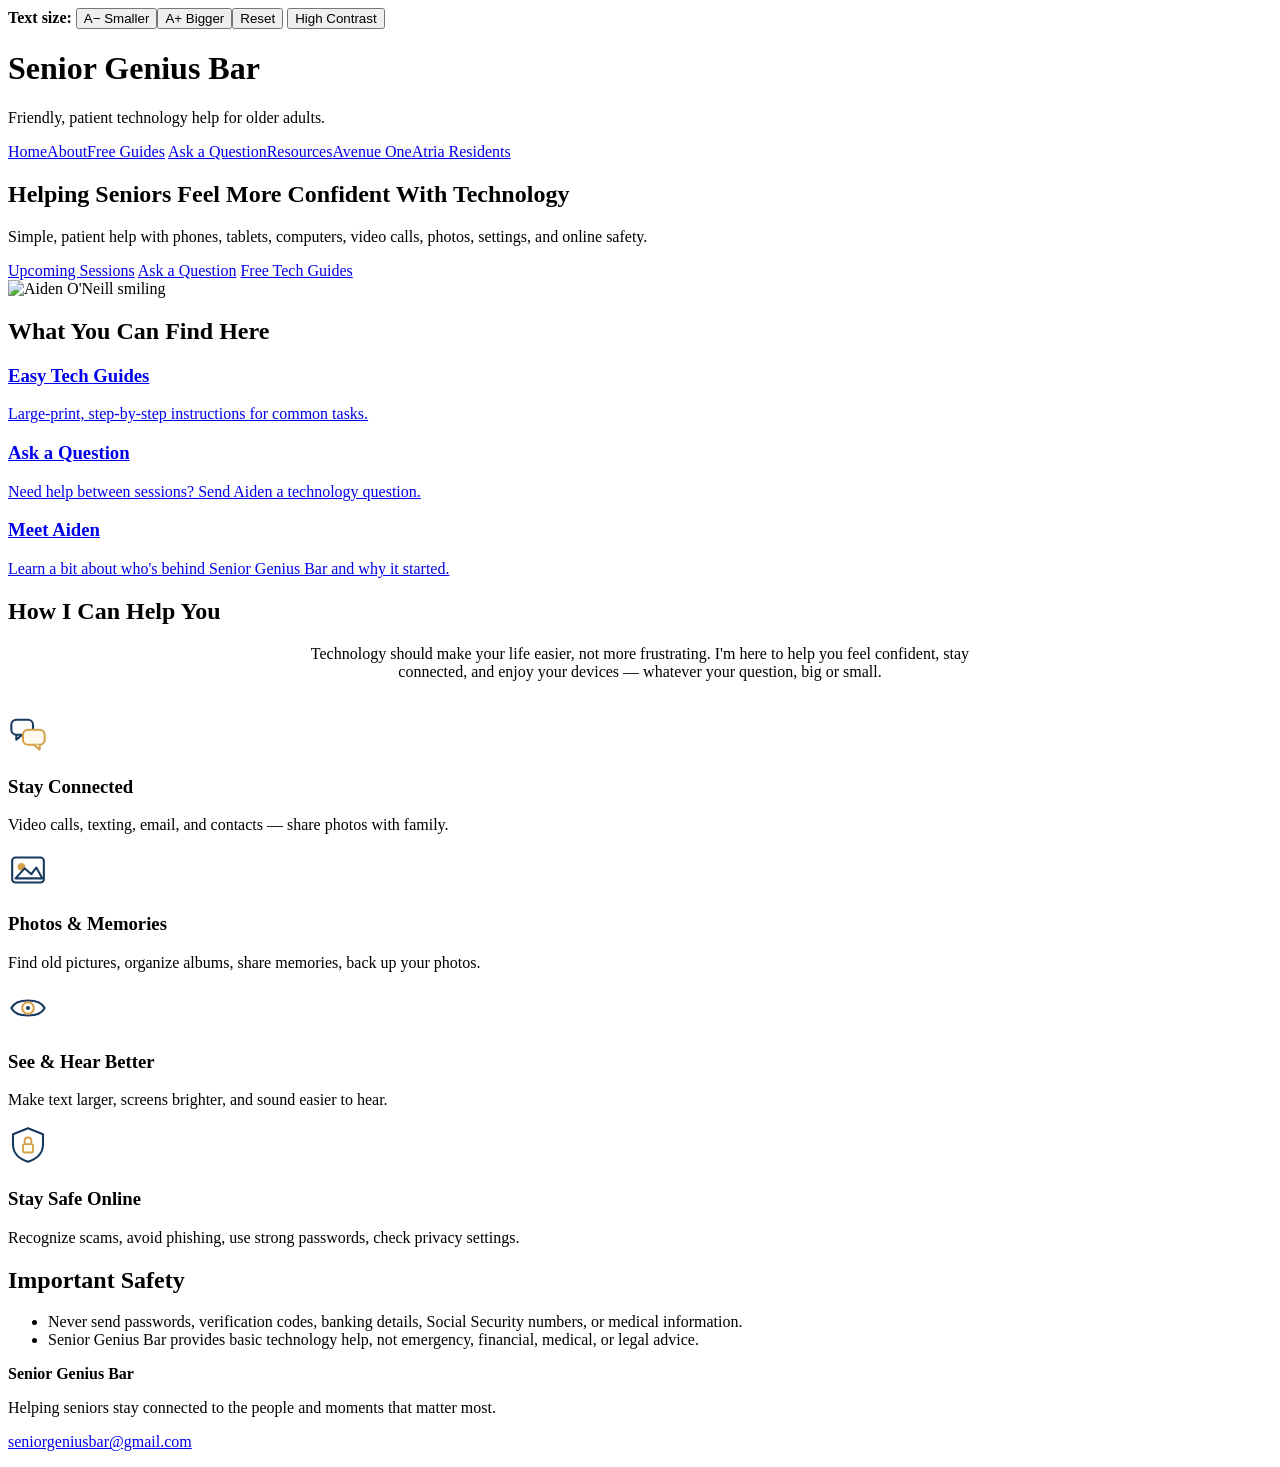
==== index.html @ 70ba9658 "Add files via upload" ====
<!doctype html><html lang="en"><head><meta charset="utf-8"><meta name="viewport" content="width=device-width,initial-scale=1">
<title>Home | Senior Genius Bar</title>
<meta name="description" content="Free, friendly technology help for seniors — simple guides for phones, tablets, texting, video calls, and online safety, plus in-person help for Atria residents.">
<meta property="og:title" content="Senior Genius Bar — Friendly Tech Help for Seniors">
<meta property="og:description" content="Free, friendly technology help for seniors — simple guides for phones, tablets, texting, video calls, and online safety.">
<meta property="og:type" content="website">
<meta property="og:url" content="https://seniorgeniusbar.github.io/index.html">
<meta property="og:image" content="https://seniorgeniusbar.github.io/assets/aiden.png">
<link rel="icon" href="data:image/svg+xml,%3Csvg xmlns='http://www.w3.org/2000/svg' viewBox='0 0 64 64'%3E%3Crect width='64' height='64' rx='14' fill='%23163a5f'/%3E%3Ctext x='32' y='43' font-size='28' font-family='Arial' fill='white' text-anchor='middle' font-weight='700'%3ESG%3C/text%3E%3C/svg%3E">
<link rel="stylesheet" href="assets/style.css"></head><body>
<div class="accessibility"><strong>Text size:</strong>
<button onclick="changeTextSize(-1)">A− Smaller</button><button onclick="changeTextSize(1)">A+ Bigger</button><button onclick="resetTextSize()">Reset</button>
<button id="contrastToggle" onclick="toggleContrast()">High Contrast</button></div>
<header><div class="brand"><h1>Senior Genius Bar</h1><p>Friendly, patient technology help for older adults.</p></div>
<nav>
<a href="index.html">Home</a><a href="about.html">About</a><a href="guides.html">Free Guides</a>
<a href="request-help.html">Ask a Question</a><a href="resources.html">Resources</a><a href="avenue-one/index.html">Avenue One</a><a href="atria/index.html">Atria Residents</a>
</nav></header>
<main>
<div class="container"><section class="hero">
<div><h2>Helping Seniors Feel More Confident With Technology</h2>
<p>Simple, patient help with phones, tablets, computers, video calls, photos, settings, and online safety.</p>
<div class="buttons"><a class="btn" href="avenue-one/index.html">Upcoming Sessions</a>
<a class="btn green" href="request-help.html">Ask a Question</a>
<a class="btn secondary" href="guides.html">Free Tech Guides</a></div></div>
<div class="photo"><img src="assets/aiden.png" alt="Aiden O'Neill smiling"></div>
</section>
<section><h2 class="section-title">What You Can Find Here</h2><div class="grid">
<a class="tile" href="guides.html"><h3>Easy Tech Guides</h3><p>Large-print, step-by-step instructions for common tasks.</p></a>
<a class="tile" href="request-help.html"><h3>Ask a Question</h3><p>Need help between sessions? Send Aiden a technology question.</p></a>
<a class="tile" href="about.html"><h3>Meet Aiden</h3><p>Learn a bit about who's behind Senior Genius Bar and why it started.</p></a>
</div></section>
<section id="help"><h2 class="section-title">How I Can Help You</h2>
<p style="text-align:center;max-width:720px;margin:0 auto">Technology should make your life easier, not more frustrating. I'm here to help you feel confident, stay connected, and enjoy your devices — whatever your question, big or small.</p>
<div class="grid" style="margin-top:32px">
<div class="tile"><svg viewBox="0 0 48 48" width="40" height="40"><rect x="4" y="8" width="26" height="18" rx="6" fill="none" stroke="#163a5f" stroke-width="2.5"/><path d="M10,26 L10,32 L17,26" fill="none" stroke="#163a5f" stroke-width="2.5" stroke-linejoin="round"/><rect x="18" y="20" width="26" height="18" rx="6" fill="#fffaf0" stroke="#d4a24a" stroke-width="2.5"/><path d="M38,38 L38,44 L31,38" fill="#fffaf0" stroke="#d4a24a" stroke-width="2.5" stroke-linejoin="round"/></svg>
<h3>Stay Connected</h3><p>Video calls, texting, email, and contacts — share photos with family.</p></div>
<div class="tile"><svg viewBox="0 0 48 48" width="40" height="40"><rect x="5" y="9" width="38" height="30" rx="4" fill="none" stroke="#163a5f" stroke-width="2.5"/><circle cx="16" cy="20" r="4.5" fill="#d4a24a"/><path d="M9,34 L20,22 L28,29 L34,21 L41,34 Z" fill="none" stroke="#163a5f" stroke-width="2.5" stroke-linejoin="round"/></svg>
<h3>Photos &amp; Memories</h3><p>Find old pictures, organize albums, share memories, back up your photos.</p></div>
<div class="tile"><svg viewBox="0 0 48 48" width="40" height="40"><path d="M4,24 C10,12 38,12 44,24 C38,36 10,36 4,24 Z" fill="none" stroke="#163a5f" stroke-width="2.5" stroke-linejoin="round"/><circle cx="24" cy="24" r="7" fill="#fffaf0" stroke="#d4a24a" stroke-width="2.5"/><circle cx="24" cy="24" r="2.4" fill="#163a5f"/></svg>
<h3>See &amp; Hear Better</h3><p>Make text larger, screens brighter, and sound easier to hear.</p></div>
<div class="tile"><svg viewBox="0 0 48 48" width="40" height="40"><path d="M24,4 L42,11 L42,23 C42,34 34,41 24,44 C14,41 6,34 6,23 L6,11 Z" fill="none" stroke="#163a5f" stroke-width="2.5" stroke-linejoin="round"/><rect x="18" y="23" width="12" height="10" rx="2" fill="#fffaf0" stroke="#d4a24a" stroke-width="2.2"/><path d="M20,23 L20,19 Q20,15 24,15 Q28,15 28,19 L28,23" fill="none" stroke="#d4a24a" stroke-width="2.2"/></svg>
<h3>Stay Safe Online</h3><p>Recognize scams, avoid phishing, use strong passwords, check privacy settings.</p></div>
</div>
</section>
<section><div class="card safety"><h2>Important Safety</h2><ul>
<li>Never send passwords, verification codes, banking details, Social Security numbers, or medical information.</li>
<li>Senior Genius Bar provides basic technology help, not emergency, financial, medical, or legal advice.</li>
</ul></div></section></div>
</main>
<footer><p><strong>Senior Genius Bar</strong></p>
<p>Helping seniors stay connected to the people and moments that matter most.</p>
<p><a href="mailto:seniorgeniusbar@gmail.com">seniorgeniusbar@gmail.com</a></p></footer>
<script src="assets/site.js"></script>
</body></html>
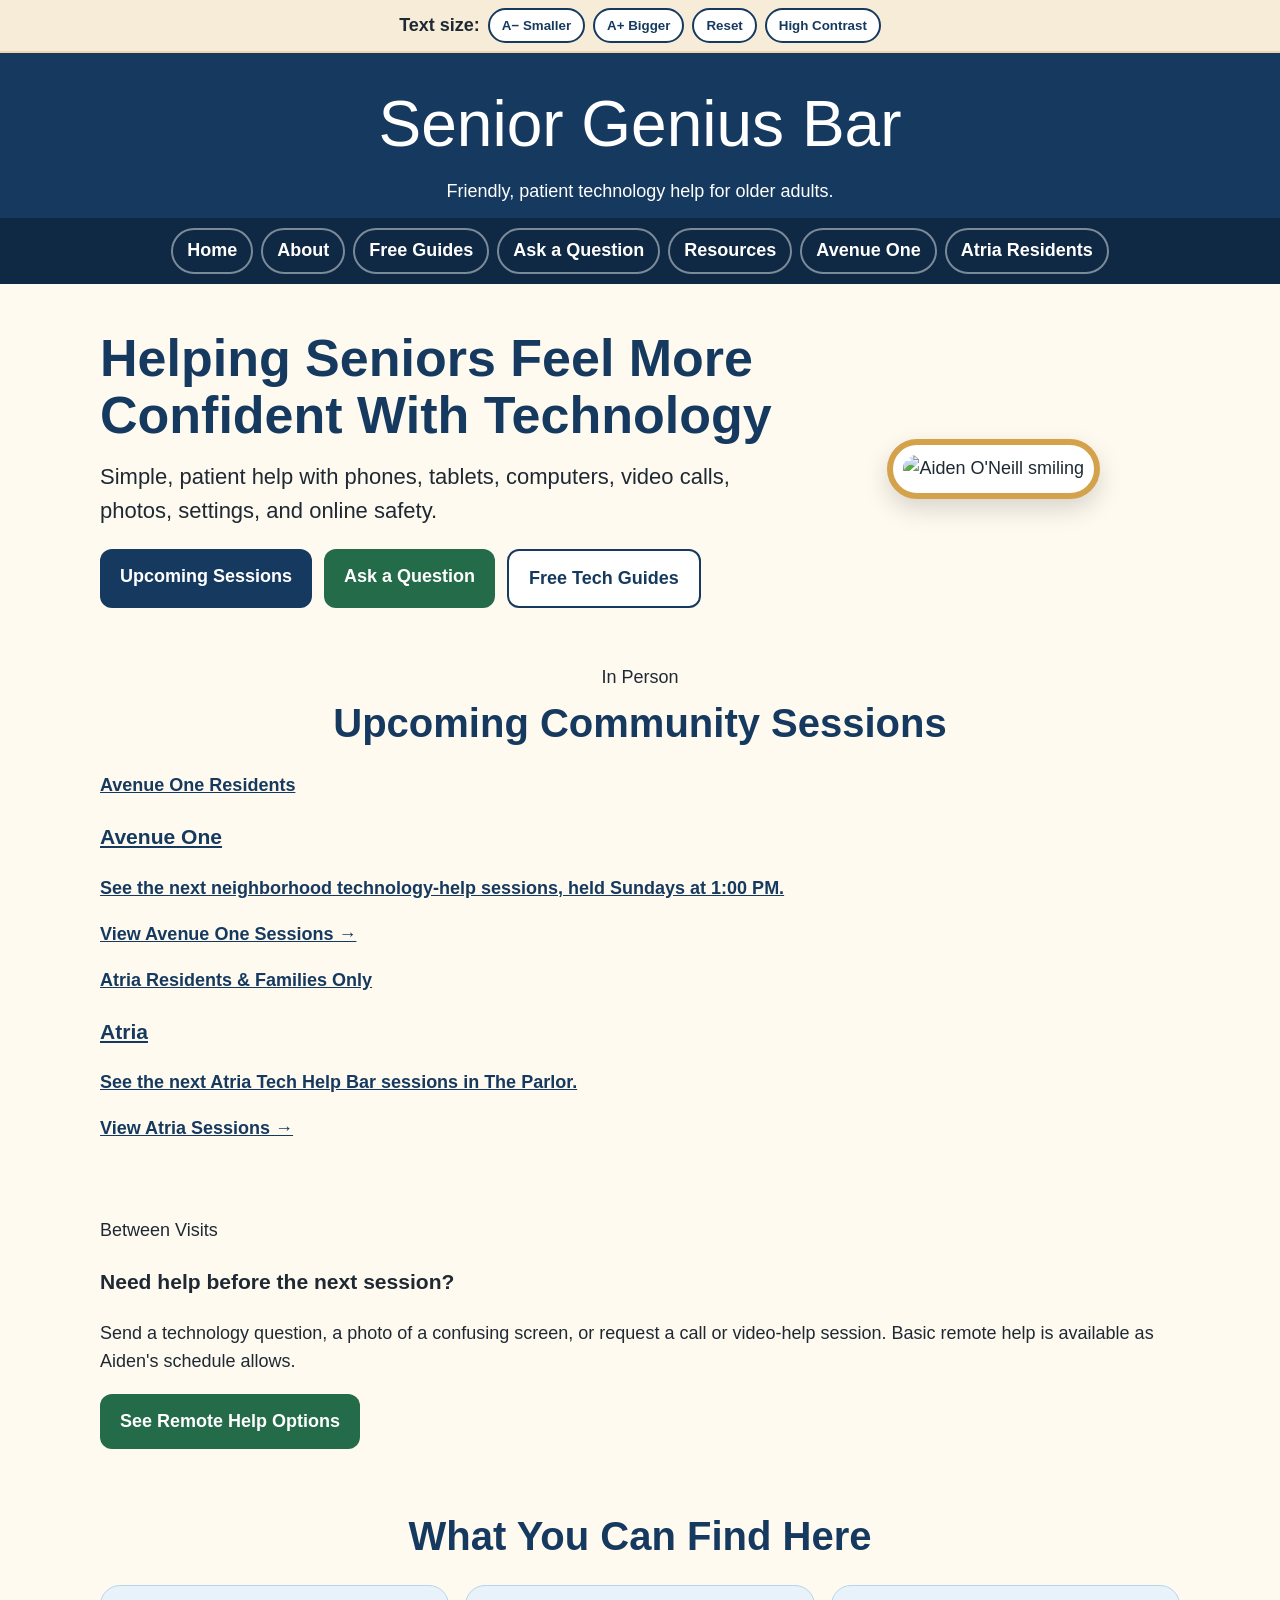
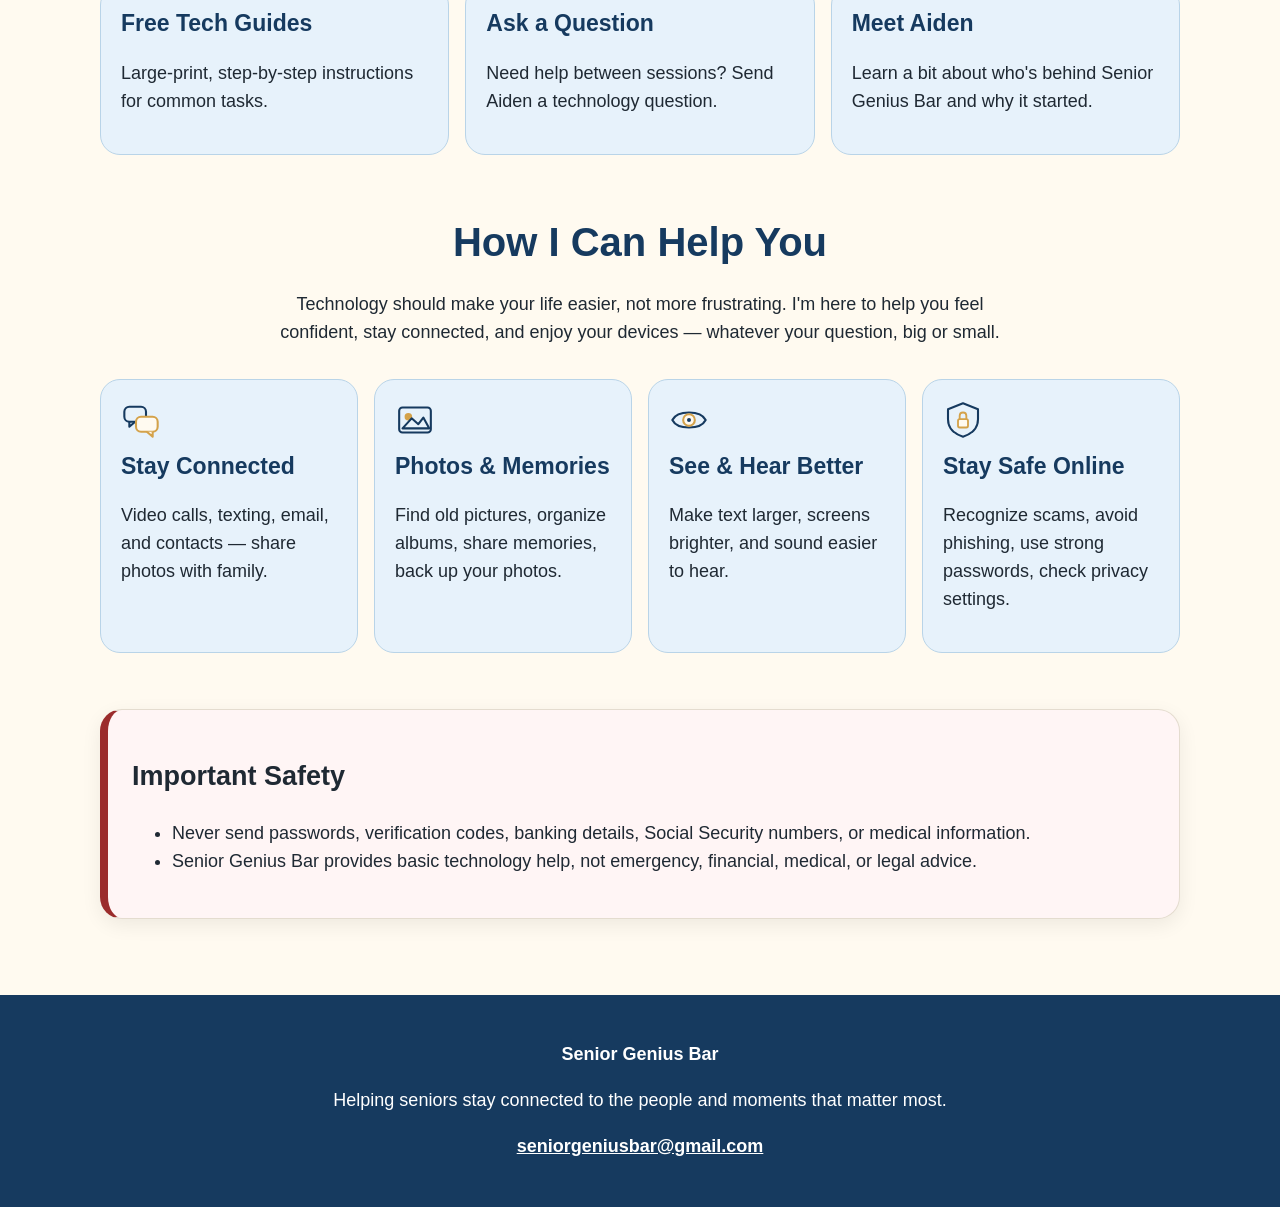
==== commit bb8475a6: "Add files via upload" ====
--- a/index.html
+++ b/index.html
@@ -20,13 +20,18 @@
 <div class="container"><section class="hero">
 <div><h2>Helping Seniors Feel More Confident With Technology</h2>
 <p>Simple, patient help with phones, tablets, computers, video calls, photos, settings, and online safety.</p>
-<div class="buttons"><a class="btn" href="avenue-one/index.html">Upcoming Sessions</a>
+<div class="buttons"><a class="btn" href="#communities">Upcoming Sessions</a>
 <a class="btn green" href="request-help.html">Ask a Question</a>
 <a class="btn secondary" href="guides.html">Free Tech Guides</a></div></div>
 <div class="photo"><img src="assets/aiden.png" alt="Aiden O'Neill smiling"></div>
 </section>
+<section id="communities"><div style="text-align:center"><span class="section-kicker">In Person</span></div><h2 class="section-title">Upcoming Community Sessions</h2><div class="community-grid">
+<a class="community-card" href="avenue-one/index.html"><span class="mini-label">Avenue One Residents</span><h3>Avenue One</h3><p>See the next neighborhood technology-help sessions, held Sundays at 1:00 PM.</p><p class="tile-cta">View Avenue One Sessions →</p></a>
+<a class="community-card" href="atria/index.html"><span class="mini-label">Atria Residents & Families Only</span><h3>Atria</h3><p>See the next Atria Tech Help Bar sessions in The Parlor.</p><p class="tile-cta">View Atria Sessions →</p></a>
+</div></section>
+<section><div class="shared-help-strip"><div><span class="section-kicker">Between Visits</span><h3>Need help before the next session?</h3><p>Send a technology question, a photo of a confusing screen, or request a call or video-help session. Basic remote help is available as Aiden's schedule allows.</p></div><a class="btn green" href="request-help.html#remote-options">See Remote Help Options</a></div></section>
 <section><h2 class="section-title">What You Can Find Here</h2><div class="grid">
-<a class="tile" href="guides.html"><h3>Easy Tech Guides</h3><p>Large-print, step-by-step instructions for common tasks.</p></a>
+<a class="tile" href="guides.html"><h3>Free Tech Guides</h3><p>Large-print, step-by-step instructions for common tasks.</p></a>
 <a class="tile" href="request-help.html"><h3>Ask a Question</h3><p>Need help between sessions? Send Aiden a technology question.</p></a>
 <a class="tile" href="about.html"><h3>Meet Aiden</h3><p>Learn a bit about who's behind Senior Genius Bar and why it started.</p></a>
 </div></section>
--- a/assets/style.css
+++ b/assets/style.css
@@ -0,0 +1,169 @@
+
+:root{
+  --navy:#163a5f; --navy2:#0f2944; --sky:#e7f2fb; --cream:#fffaf0;
+  --gold:#d4a24a; --text:#1f2933; --muted:#5b6670; --white:#fff;
+  --green:#246b4a; --red:#9b2c2c; --font-scale:1;
+}
+*{box-sizing:border-box}
+html{scroll-behavior:smooth}
+body{margin:0;font-family:Arial,Helvetica,sans-serif;background:var(--cream);color:var(--text);
+font-size:calc(18px * var(--font-scale));line-height:1.55}
+a{color:var(--navy);font-weight:700}
+a:focus,button:focus{outline:3px solid var(--gold);outline-offset:3px}
+.accessibility{position:sticky;top:0;z-index:50;background:#f7ecd8;border-bottom:2px solid #ead7ab;
+padding:8px 12px;display:flex;justify-content:center;gap:8px;flex-wrap:wrap;align-items:center}
+.accessibility button{background:#fff;color:var(--navy);border:2px solid var(--navy);padding:8px 12px;
+border-radius:999px;font-weight:700;cursor:pointer}
+header{background:var(--navy);color:#fff}
+.brand{width:min(1080px,92%);margin:auto;padding:22px 0 12px;text-align:center}
+.brand h1{margin:0;font-size:clamp(34px,6vw,64px);font-weight:400}
+.brand p{margin:4px 0 0}
+nav{background:var(--navy2);display:flex;justify-content:center;gap:8px;flex-wrap:wrap;padding:10px}
+nav a{color:#fff;text-decoration:none;padding:7px 14px;border-radius:999px;border:2px solid rgba(255,255,255,.45)}
+nav a:hover{background:rgba(255,255,255,.15);border-color:#fff}
+.container{width:min(1080px,92%);margin:auto}
+.hero{display:grid;grid-template-columns:1.45fr .8fr;gap:32px;align-items:center;padding:46px 0 28px}
+.hero h2{font-size:clamp(34px,5vw,52px);line-height:1.1;margin:0 0 16px;color:var(--navy)}
+.hero p{font-size:calc(22px * var(--font-scale));margin:0 0 18px}
+.photo{max-width:330px;margin:auto;background:#fff;border:6px solid var(--gold);border-radius:30px;padding:10px;
+box-shadow:0 10px 25px rgba(0,0,0,.15)}
+.photo img{width:100%;display:block;border-radius:22px}
+.buttons{display:flex;gap:12px;flex-wrap:wrap;margin-top:20px}
+.btn{display:inline-block;text-decoration:none;background:var(--navy);color:#fff;padding:14px 20px;border-radius:12px}
+.btn.secondary{background:#fff;color:var(--navy);border:2px solid var(--navy)}
+.btn.green{background:var(--green)}
+section{padding:28px 0}
+h2.section-title{text-align:center;color:var(--navy);font-size:clamp(30px,4vw,40px);margin:0 0 18px}
+.card{background:#fff;border:1px solid #e4dccf;border-radius:22px;padding:24px;box-shadow:0 6px 20px rgba(0,0,0,.07);margin-bottom:18px}
+.grid{display:grid;grid-template-columns:repeat(auto-fit,minmax(240px,1fr));gap:16px}
+.tile{background:var(--sky);border:1px solid #b9d4e8;border-radius:20px;padding:20px;display:block;text-decoration:none;color:var(--text);transition:box-shadow .15s,transform .15s}
+.tile h3{color:var(--navy);margin:0 0 8px;font-size:calc(23px * var(--font-scale))}
+a.tile:hover,a.tile:focus{box-shadow:0 8px 20px rgba(0,0,0,.12);transform:translateY(-2px)}
+a.tile p{color:var(--text);font-weight:400}
+.tile-cta{color:var(--navy) !important;font-weight:700 !important;margin-top:10px !important}
+.notice{background:#fff4dc;border:3px solid var(--gold);text-align:center}
+.badge{display:inline-block;background:var(--green);color:#fff;padding:7px 12px;border-radius:999px;font-weight:700}
+.session-grid{display:grid;grid-template-columns:repeat(auto-fit,minmax(230px,1fr));gap:14px;margin-top:16px}
+.session{background:#fff;border:1px solid #ead7ab;border-radius:16px;padding:18px}
+.session strong{display:block;color:var(--navy);font-size:calc(22px * var(--font-scale))}
+details{background:#fff;border:2px solid #b9d4e8;border-radius:18px;padding:14px 18px;margin-bottom:14px;transition:box-shadow .15s}
+details[open]{box-shadow:0 6px 18px rgba(0,0,0,.08)}
+summary{cursor:pointer;font-weight:700;color:var(--navy);font-size:calc(21px * var(--font-scale));
+list-style:none;display:flex;align-items:center;justify-content:space-between;gap:14px;padding:6px 4px;flex-wrap:wrap;border-radius:12px}
+summary::-webkit-details-marker{display:none}
+summary::marker{content:""}
+summary:hover,summary:focus{background:var(--sky)}
+summary::after{content:"▼ Tap to Open";flex-shrink:0;font-size:calc(15px * var(--font-scale));font-weight:700;
+color:#fff;background:var(--navy);padding:8px 14px;border-radius:999px;white-space:nowrap}
+details[open] summary::after{content:"▲ Tap to Close";background:var(--green)}
+details ol,details ul{margin-top:14px}
+.safety{border-left:8px solid var(--red);background:#fff5f5}
+.note{background:#f4f9ff;border-left:6px solid #b9d4e8;padding:14px 16px;border-radius:12px}
+footer{background:var(--navy);color:#fff;text-align:center;padding:28px 18px;margin-top:30px}
+footer a{color:#fff}
+ul.clean{padding-left:20px}
+.page-head{padding:38px 0 14px;text-align:center}
+.page-head h2{font-size:clamp(34px,5vw,48px);color:var(--navy);margin:0 0 8px}
+.resource-list a{display:block;margin:8px 0}
+@media(max-width:760px){.hero{grid-template-columns:1fr;text-align:center}.buttons{justify-content:center}}
+@media print{.accessibility,nav,.buttons,.guide-actions,.modal-nav,.modal-close{display:none !important}body{background:#fff;font-size:12pt}.card,details{box-shadow:none}}
+
+/* Picture guides */
+.eyebrow{color:var(--gold);font-weight:700;letter-spacing:.03em;margin-bottom:6px}
+.guides-grid{display:grid;grid-template-columns:repeat(3,1fr);gap:28px;margin-top:28px}
+@media(max-width:900px){.guides-grid{grid-template-columns:repeat(2,1fr)}}
+@media(max-width:600px){.guides-grid{grid-template-columns:1fr}}
+.guide-card{background:var(--sky);border:1px solid #b9d4e8;border-radius:20px;padding:20px;display:flex;flex-direction:column;gap:12px;
+box-shadow:0 4px 14px rgba(22,58,95,.08);transition:transform .15s,box-shadow .15s}
+.guide-card:hover{transform:translateY(-2px);box-shadow:0 8px 20px rgba(22,58,95,.14)}
+.guide-card h3{margin:2px 0 0;color:var(--navy);font-size:calc(21px * var(--font-scale))}
+.guide-thumb{background:#0f1f3d;border-radius:12px;padding:10px;cursor:pointer;border:none;width:100%;max-width:200px;margin:0 auto;display:block}
+.guide-thumb:hover{outline:2px solid var(--navy)}
+.guide-thumb:focus{outline:3px solid var(--gold);outline-offset:3px}
+.guide-thumb svg{width:100%;height:auto;display:block;border-radius:6px}
+.step-count{font-size:calc(14px * var(--font-scale));font-weight:700;color:#b9791f;margin:-4px 0 0;text-align:center}
+.guide-card p.caption{margin:0;font-size:calc(16px * var(--font-scale));color:var(--text)}
+.guide-actions{display:flex;gap:8px;flex-wrap:wrap;margin-top:auto}
+.chip-btn{background:#fff;border:2px solid var(--navy);color:var(--navy);border-radius:999px;padding:8px 14px;font-weight:700;font-size:calc(15px * var(--font-scale));cursor:pointer}
+.chip-btn:hover{background:var(--sky)}
+.modal-backdrop{display:none;position:fixed;inset:0;background:rgba(6,14,32,.82);z-index:1000;align-items:center;justify-content:center;padding:20px}
+.modal-backdrop.open{display:flex}
+.modal{background:#fff;border-radius:20px;max-width:420px;width:100%;padding:20px;max-height:94vh;overflow:auto;position:relative}
+.modal-close{position:absolute;top:12px;right:12px;background:var(--navy);color:#fff;border:none;border-radius:50%;width:44px;height:44px;font-size:1.3rem;cursor:pointer}
+.modal h3{margin-top:0;padding-right:40px;color:var(--navy)}
+#modalSvgHolder{max-width:210px;margin:0 auto}
+#modalSvgHolder svg{width:100%;height:auto;display:block}
+.modal-caption{font-size:calc(18px * var(--font-scale));margin:12px 0}
+.modal-nav{display:flex;justify-content:space-between;gap:10px;margin-top:16px}
+.modal-nav button{flex:1;padding:14px;border-radius:12px;font-weight:800;font-size:calc(17px * var(--font-scale));cursor:pointer;border:2px solid var(--navy);background:#fff;color:var(--navy)}
+.modal-nav button:disabled{opacity:.35;cursor:default}
+.modal-nav button.primary{background:var(--navy);color:#fff}
+.step-dots{text-align:center;font-weight:700;color:var(--navy);margin-top:6px}
+
+/* Help request form */
+.help-form{display:flex;flex-direction:column;gap:18px;max-width:520px;margin:20px auto 0}
+.help-form label{font-weight:700;color:var(--navy);font-size:calc(17px * var(--font-scale));display:flex;flex-direction:column;gap:6px}
+.help-form input,.help-form select,.help-form textarea{font-size:calc(17px * var(--font-scale));padding:12px 14px;
+border:2px solid #b9d4e8;border-radius:10px;font-family:inherit;color:var(--text);background:#fff;width:100%}
+.help-form textarea{resize:vertical}
+.help-form button{align-self:flex-start;font-size:calc(17px * var(--font-scale));padding:14px 26px;border:none;border-radius:12px;cursor:pointer;margin-top:6px}
+
+/* High contrast mode */
+body.contrast{background:#0a1420;color:#f5f5f5}
+body.contrast a{color:#9fc4ff}
+body.contrast .accessibility{background:#000;border-bottom-color:#444}
+body.contrast .accessibility button{background:#000;color:#fff;border-color:#fff}
+body.contrast header{background:#000}
+body.contrast .brand p{color:#f5f5f5}
+body.contrast nav{background:#000}
+body.contrast nav a{color:#fff;border-color:rgba(255,255,255,.5)}
+body.contrast nav a:hover{background:rgba(255,255,255,.25);border-color:#fff}
+body.contrast .hero h2{color:#ffd166}
+body.contrast .hero p{color:#f5f5f5}
+body.contrast .photo{border-color:#ffd166;background:#000}
+body.contrast .btn{background:#ffd166;color:#0a1420}
+body.contrast .btn.secondary{background:#000;color:#fff;border:2px solid #fff}
+body.contrast .btn.green{background:#5ec98d;color:#04150c}
+body.contrast h2.section-title{color:#ffd166}
+body.contrast .page-head h2{color:#ffd166}
+body.contrast .card{background:#111;border-color:#444;color:#f5f5f5}
+body.contrast .tile{background:#111;border-color:#555}
+body.contrast .tile h3{color:#ffd166}
+body.contrast a.tile{color:#f5f5f5}
+body.contrast .tile p{color:#e5e5e5}
+body.contrast .tile li{color:#e5e5e5}
+body.contrast .tile-cta{color:#9fc4ff !important}
+body.contrast a.tile:hover,body.contrast a.tile:focus{box-shadow:0 0 0 2px #ffd166}
+body.contrast .notice{background:#1a1400;border-color:#ffd166}
+body.contrast .badge{background:#5ec98d;color:#04150c}
+body.contrast .session{background:#111;border-color:#555}
+body.contrast .session strong{color:#ffd166}
+body.contrast details{background:#111;border-color:#555}
+body.contrast summary{color:#ffd166}
+body.contrast summary:hover,body.contrast summary:focus{background:#1a1a1a}
+body.contrast summary::after{background:#ffd166;color:#0a1420}
+body.contrast details[open] summary::after{background:#5ec98d;color:#04150c}
+body.contrast .safety{background:#1a0000;border-left-color:#ff8080}
+body.contrast .note{background:#001522;border-left-color:#9fc4ff;color:#f5f5f5}
+body.contrast footer{background:#000}
+body.contrast footer a{color:#fff}
+body.contrast .resource-list a{color:#9fc4ff}
+body.contrast .eyebrow{color:#f0c26a}
+body.contrast .guide-card{background:#111;border-color:#555}
+body.contrast .guide-card h3{color:#ffd166}
+body.contrast .step-count{color:#f0c26a}
+body.contrast .guide-card p.caption{color:#e5e5e5}
+body.contrast .chip-btn{color:#9fc4ff;border-color:#9fc4ff}
+body.contrast .chip-btn:hover{background:#1a1a1a}
+body.contrast .modal{background:#111;color:#f5f5f5}
+body.contrast .modal h3{color:#ffd166}
+body.contrast .step-dots{color:#ffd166}
+body.contrast .modal-nav button{border-color:#9fc4ff;color:#9fc4ff;background:#111}
+body.contrast .modal-nav button.primary{background:#ffd166;color:#0a1420;border-color:#ffd166}
+body.contrast .help-form label{color:#ffd166}
+body.contrast .help-form input,body.contrast .help-form select,body.contrast .help-form textarea{background:#111;color:#f5f5f5;border-color:#555}
+
+/* Past session history is intentionally quieter than upcoming sessions. */
+.past-sessions { margin-top: 8px; padding-top: 6px; }
+.past-sessions > details { border: 1px solid #ddd6c9; background: rgba(255,255,255,.45); }
+.past-sessions > details > summary { color: var(--muted); font-size: calc(18px * var(--font-scale)); }
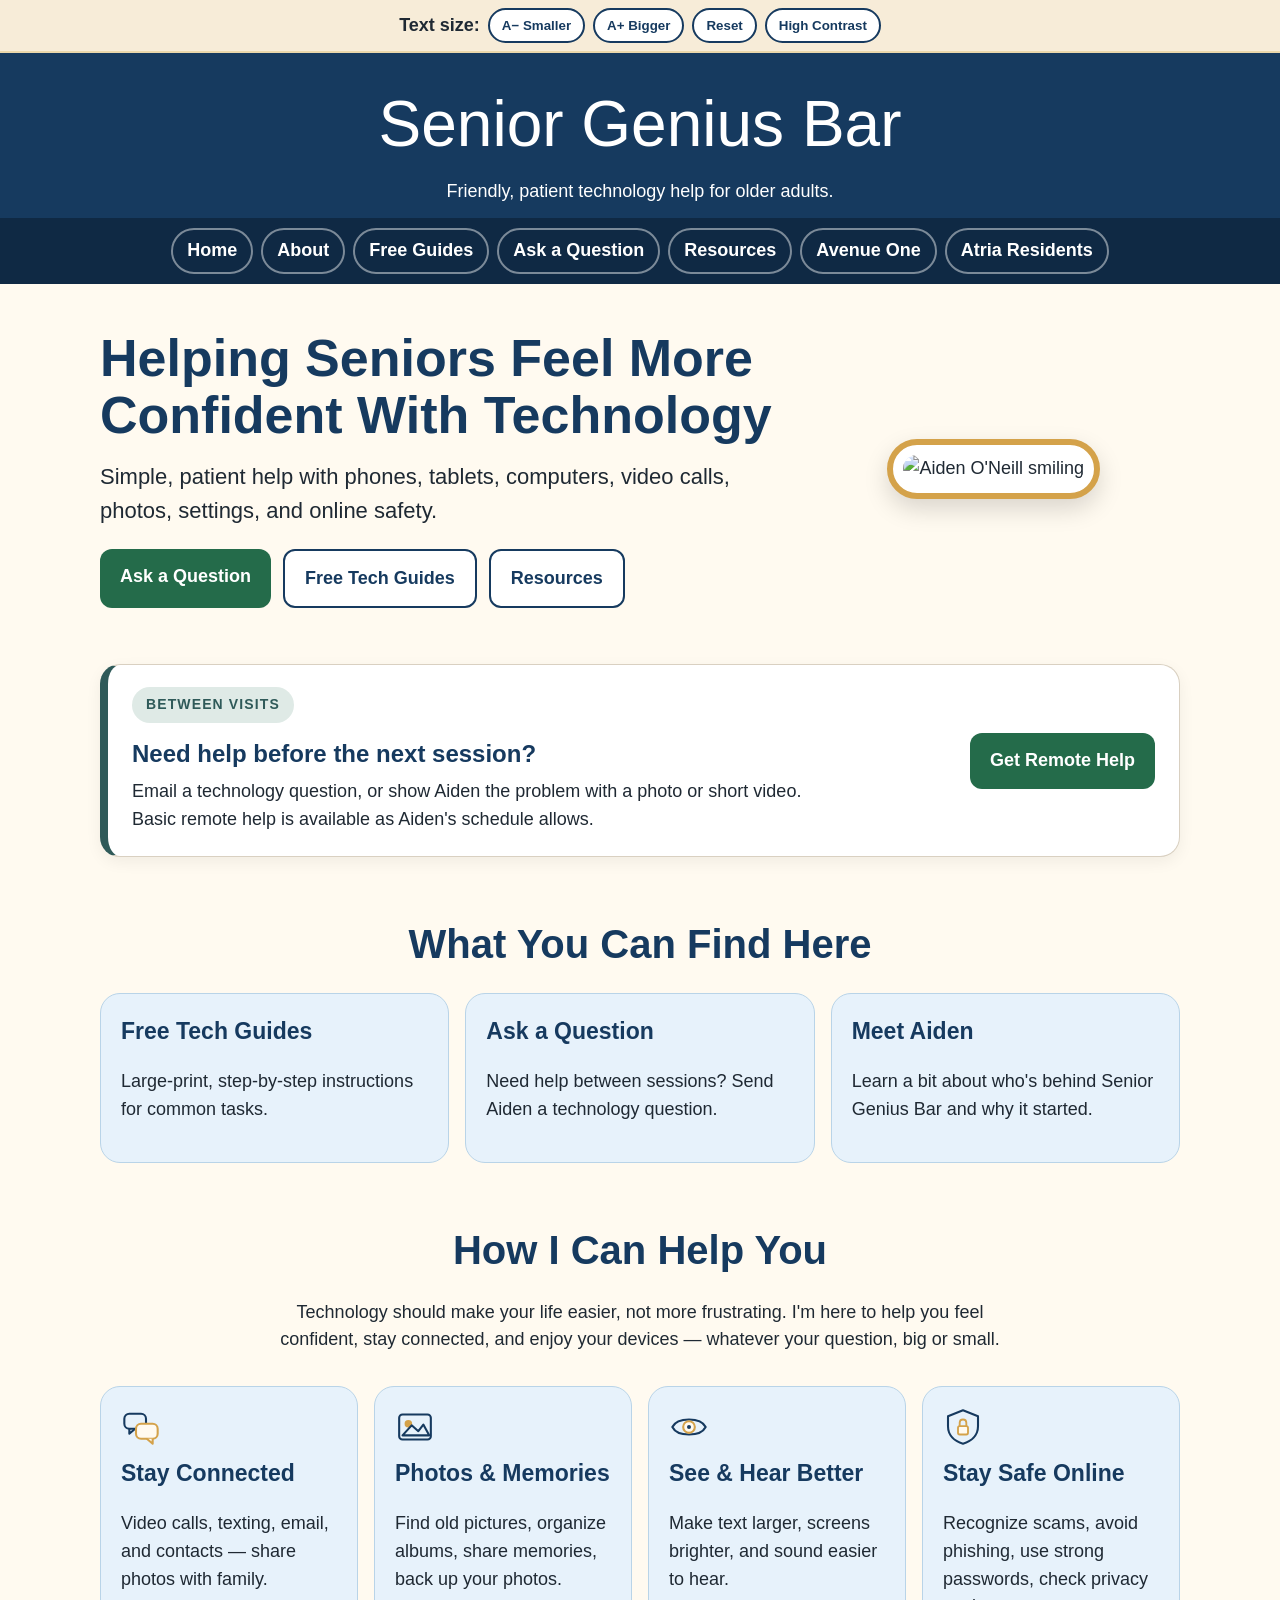
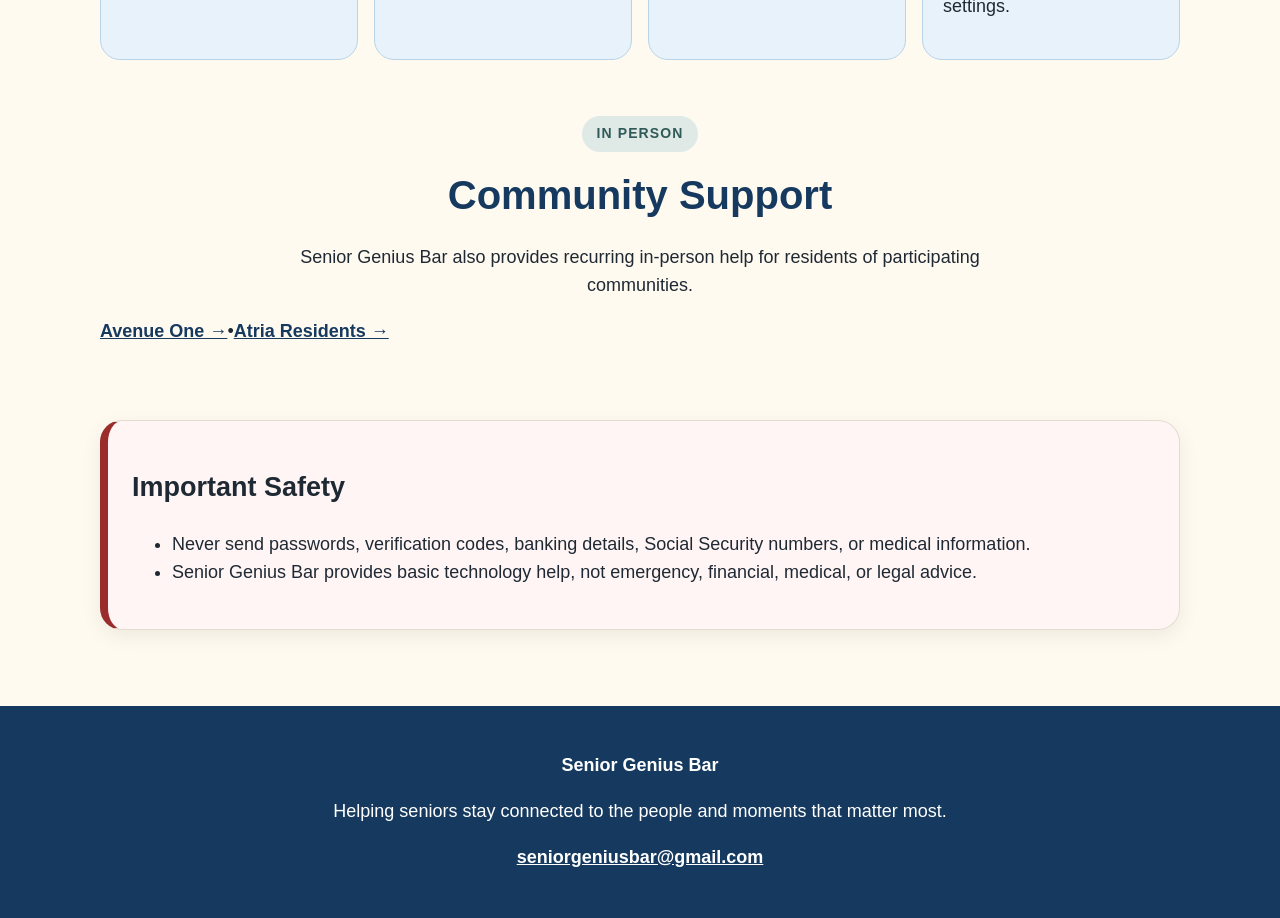
==== commit f2f7b9d9: "Add files via upload" ====
--- a/index.html
+++ b/index.html
@@ -1,6 +1,6 @@
 <!doctype html><html lang="en"><head><meta charset="utf-8"><meta name="viewport" content="width=device-width,initial-scale=1">
 <title>Home | Senior Genius Bar</title>
-<meta name="description" content="Free, friendly technology help for seniors — simple guides for phones, tablets, texting, video calls, and online safety, plus in-person help for Atria residents.">
+<meta name="description" content="Free, friendly technology help for seniors — simple guides, email support, and practical help with phones, tablets, computers, photos, settings, and online safety.">
 <meta property="og:title" content="Senior Genius Bar — Friendly Tech Help for Seniors">
 <meta property="og:description" content="Free, friendly technology help for seniors — simple guides for phones, tablets, texting, video calls, and online safety.">
 <meta property="og:type" content="website">
@@ -20,16 +20,15 @@
 <div class="container"><section class="hero">
 <div><h2>Helping Seniors Feel More Confident With Technology</h2>
 <p>Simple, patient help with phones, tablets, computers, video calls, photos, settings, and online safety.</p>
-<div class="buttons"><a class="btn" href="#communities">Upcoming Sessions</a>
-<a class="btn green" href="request-help.html">Ask a Question</a>
-<a class="btn secondary" href="guides.html">Free Tech Guides</a></div></div>
+<div class="buttons"><a class="btn green" href="request-help.html">Ask a Question</a>
+<a class="btn secondary" href="guides.html">Free Tech Guides</a>
+<a class="btn secondary" href="resources.html">Resources</a></div></div>
 <div class="photo"><img src="assets/aiden.png" alt="Aiden O'Neill smiling"></div>
 </section>
-<section id="communities"><div style="text-align:center"><span class="section-kicker">In Person</span></div><h2 class="section-title">Upcoming Community Sessions</h2><div class="community-grid">
-<a class="community-card" href="avenue-one/index.html"><span class="mini-label">Avenue One Residents</span><h3>Avenue One</h3><p>See the next neighborhood technology-help sessions, held Sundays at 1:00 PM.</p><p class="tile-cta">View Avenue One Sessions →</p></a>
-<a class="community-card" href="atria/index.html"><span class="mini-label">Atria Residents & Families Only</span><h3>Atria</h3><p>See the next Atria Tech Help Bar sessions in The Parlor.</p><p class="tile-cta">View Atria Sessions →</p></a>
-</div></section>
-<section><div class="shared-help-strip"><div><span class="section-kicker">Between Visits</span><h3>Need help before the next session?</h3><p>Send a technology question, a photo of a confusing screen, or request a call or video-help session. Basic remote help is available as Aiden's schedule allows.</p></div><a class="btn green" href="request-help.html#remote-options">See Remote Help Options</a></div></section>
+<section><div class="shared-help-strip"><div><span class="section-kicker">Between Visits</span>
+<h3>Need help before the next session?</h3>
+<p>Email a technology question, or show Aiden the problem with a photo or short video. Basic remote help is available as Aiden's schedule allows.</p>
+</div><a class="btn green" href="request-help.html#remote-options">Get Remote Help</a></div></section>
 <section><h2 class="section-title">What You Can Find Here</h2><div class="grid">
 <a class="tile" href="guides.html"><h3>Free Tech Guides</h3><p>Large-print, step-by-step instructions for common tasks.</p></a>
 <a class="tile" href="request-help.html"><h3>Ask a Question</h3><p>Need help between sessions? Send Aiden a technology question.</p></a>
@@ -48,6 +47,12 @@
 <h3>Stay Safe Online</h3><p>Recognize scams, avoid phishing, use strong passwords, check privacy settings.</p></div>
 </div>
 </section>
+<section id="communities" class="inperson-footer-section">
+<div style="text-align:center"><span class="section-kicker">In Person</span></div>
+<h2 class="section-title">Community Support</h2>
+<p style="text-align:center;max-width:760px;margin:0 auto 16px">Senior Genius Bar also provides recurring in-person help for residents of participating communities.</p>
+<p class="community-text-links"><a href="avenue-one/index.html">Avenue One →</a><span>•</span><a href="atria/index.html">Atria Residents →</a></p>
+</section>
 <section><div class="card safety"><h2>Important Safety</h2><ul>
 <li>Never send passwords, verification codes, banking details, Social Security numbers, or medical information.</li>
 <li>Senior Genius Bar provides basic technology help, not emergency, financial, medical, or legal advice.</li>
--- a/assets/style.css
+++ b/assets/style.css
@@ -2,7 +2,7 @@
 :root{
   --navy:#163a5f; --navy2:#0f2944; --sky:#e7f2fb; --cream:#fffaf0;
   --gold:#d4a24a; --text:#1f2933; --muted:#5b6670; --white:#fff;
-  --green:#246b4a; --red:#9b2c2c; --font-scale:1;
+  --green:#246b4a; --sage:#dfeae6; --sage-dark:#2f5a59; --red:#9b2c2c; --font-scale:1;
 }
 *{box-sizing:border-box}
 html{scroll-behavior:smooth}
@@ -167,3 +167,16 @@
 .past-sessions { margin-top: 8px; padding-top: 6px; }
 .past-sessions > details { border: 1px solid #ddd6c9; background: rgba(255,255,255,.45); }
 .past-sessions > details > summary { color: var(--muted); font-size: calc(18px * var(--font-scale)); }
+
+
+/* Shared Senior Genius Bar refinements */
+.section-kicker{display:inline-block;background:var(--sage);color:var(--sage-dark);padding:7px 14px;border-radius:999px;font-weight:800;letter-spacing:.08em;text-transform:uppercase;font-size:calc(14px * var(--font-scale));margin-bottom:12px}
+.shared-help-strip{background:#fff;border:1px solid #d9d0c1;border-left:8px solid var(--sage-dark);border-radius:20px;padding:22px 24px;display:flex;align-items:center;justify-content:space-between;gap:20px;flex-wrap:wrap;box-shadow:0 5px 16px rgba(0,0,0,.06)}
+.shared-help-strip h3{color:var(--navy);margin:0 0 6px;font-size:calc(24px * var(--font-scale))}.shared-help-strip p{margin:0;max-width:690px}
+.community-grid{display:grid;grid-template-columns:repeat(2,minmax(260px,1fr));gap:18px}.community-card{background:#fff;border:2px solid #d9d0c1;border-radius:22px;padding:24px;text-decoration:none;color:var(--text);box-shadow:0 5px 16px rgba(0,0,0,.06)}.community-card:hover,.community-card:focus{transform:translateY(-2px);box-shadow:0 9px 22px rgba(0,0,0,.10)}.community-card h3{color:var(--navy);margin:0 0 8px}.community-card .mini-label{display:inline-block;background:var(--sage);color:var(--sage-dark);padding:5px 10px;border-radius:999px;font-size:calc(13px * var(--font-scale));font-weight:800;margin-bottom:10px}
+.remote-grid{display:grid;grid-template-columns:repeat(2,minmax(260px,1fr));gap:16px}.remote-card{background:#fff;border:2px solid #ddd3c1;border-radius:20px;padding:22px}.remote-card h3{color:var(--navy);margin:0 0 8px}.remote-card .best-for{display:inline-block;background:#fff4dc;border:1px solid var(--gold);border-radius:10px;padding:6px 10px;font-weight:700;color:var(--navy);margin:4px 0 10px}.remote-card p{margin:6px 0}.remote-card .card-link{display:inline-block;margin-top:10px;color:var(--sage-dark);font-weight:800}
+.check-list{list-style:none;padding:0;margin:16px 0}.check-list li{position:relative;padding-left:34px;margin:12px 0}.check-list li:before{content:'✓';position:absolute;left:0;top:0;background:var(--sage);color:var(--sage-dark);width:24px;height:24px;border-radius:50%;display:grid;place-items:center;font-weight:900}
+.quick-fixes details{border-color:#d9d0c1}.quick-fixes summary::after{content:'+';background:transparent;color:var(--sage-dark);font-size:1.4em;padding:0 6px}.quick-fixes details[open] summary::after{content:'−';background:transparent;color:var(--sage-dark)}
+.community-links{margin-top:24px}.community-links .tile{background:#fff;border-color:#d9d0c1}.community-links .tile:nth-child(2){border-top:5px solid var(--sage-dark)}
+body.contrast .section-kicker,body.contrast .community-card .mini-label{background:#5ec98d;color:#04150c}.body.contrast .shared-help-strip{background:#111;border-color:#555}.body.contrast .remote-card,.body.contrast .community-card{background:#111;border-color:#555;color:#f5f5f5}
+@media(max-width:760px){.community-grid,.remote-grid{grid-template-columns:1fr}.shared-help-strip{align-items:flex-start}}
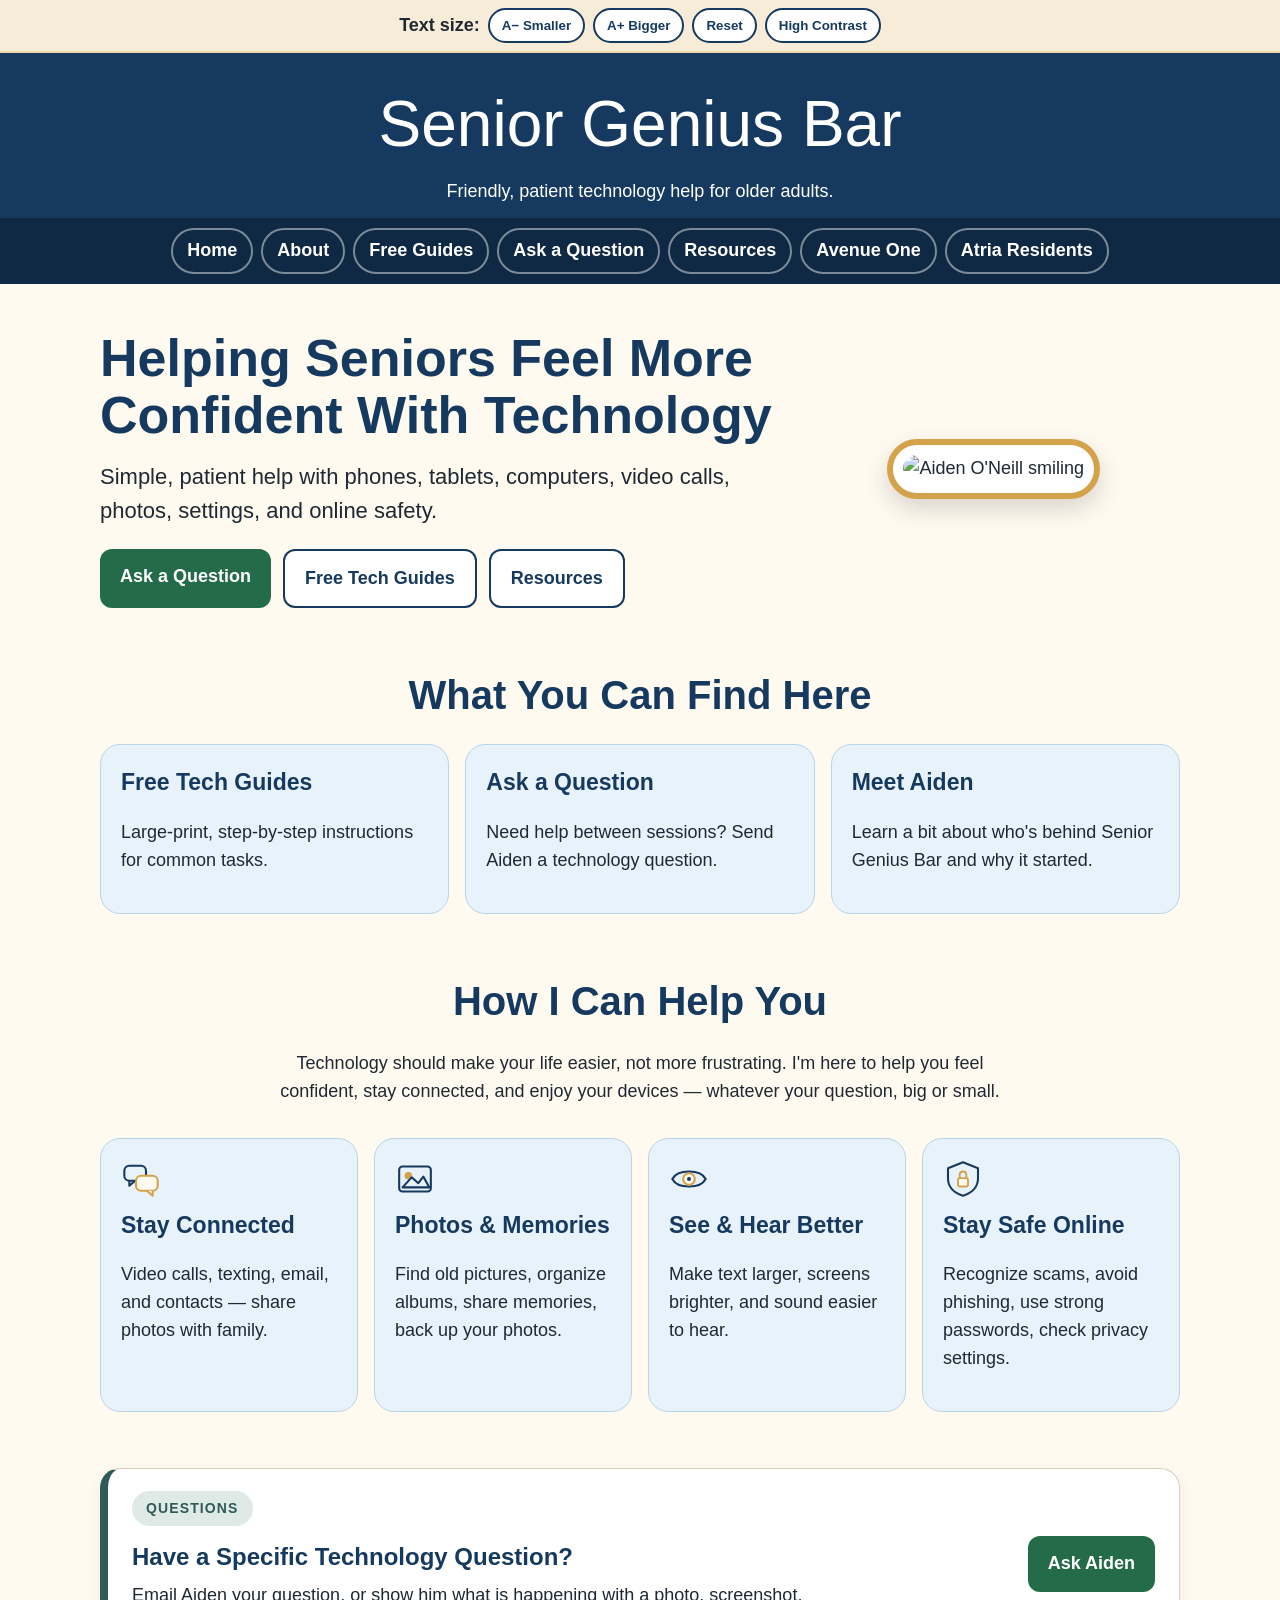
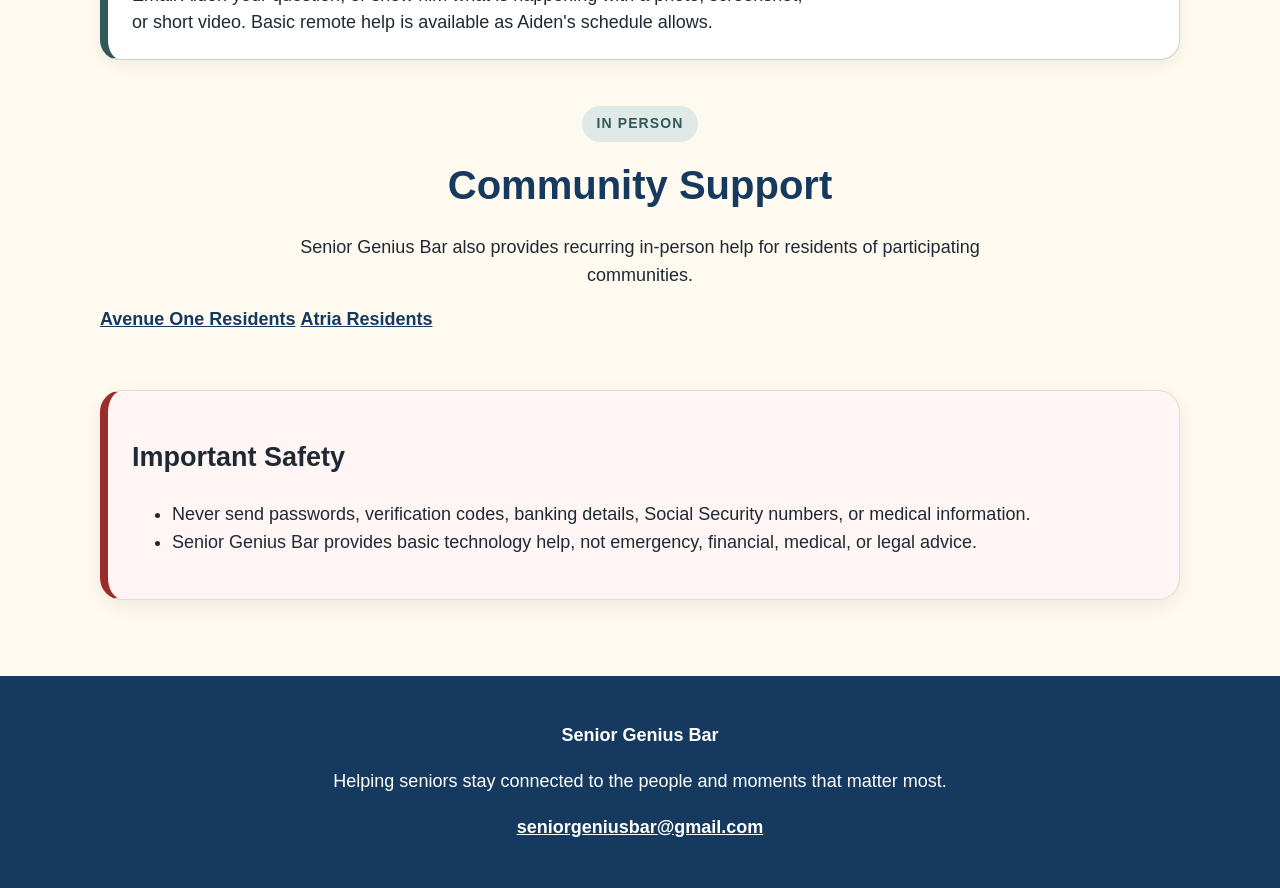
==== commit 8003b791: "Add files via upload" ====
--- a/index.html
+++ b/index.html
@@ -25,10 +25,7 @@
 <a class="btn secondary" href="resources.html">Resources</a></div></div>
 <div class="photo"><img src="assets/aiden.png" alt="Aiden O'Neill smiling"></div>
 </section>
-<section><div class="shared-help-strip"><div><span class="section-kicker">Between Visits</span>
-<h3>Need help before the next session?</h3>
-<p>Email a technology question, or show Aiden the problem with a photo or short video. Basic remote help is available as Aiden's schedule allows.</p>
-</div><a class="btn green" href="request-help.html#remote-options">Get Remote Help</a></div></section>
+
 <section><h2 class="section-title">What You Can Find Here</h2><div class="grid">
 <a class="tile" href="guides.html"><h3>Free Tech Guides</h3><p>Large-print, step-by-step instructions for common tasks.</p></a>
 <a class="tile" href="request-help.html"><h3>Ask a Question</h3><p>Need help between sessions? Send Aiden a technology question.</p></a>
@@ -47,11 +44,18 @@
 <h3>Stay Safe Online</h3><p>Recognize scams, avoid phishing, use strong passwords, check privacy settings.</p></div>
 </div>
 </section>
+<section><div class="shared-help-strip"><div><span class="section-kicker">Questions</span>
+<h3>Have a Specific Technology Question?</h3>
+<p>Email Aiden your question, or show him what is happening with a photo, screenshot, or short video. Basic remote help is available as Aiden's schedule allows.</p>
+</div><a class="btn green" href="request-help.html#remote-options">Ask Aiden</a></div></section>
 <section id="communities" class="inperson-footer-section">
 <div style="text-align:center"><span class="section-kicker">In Person</span></div>
 <h2 class="section-title">Community Support</h2>
 <p style="text-align:center;max-width:760px;margin:0 auto 16px">Senior Genius Bar also provides recurring in-person help for residents of participating communities.</p>
-<p class="community-text-links"><a href="avenue-one/index.html">Avenue One →</a><span>•</span><a href="atria/index.html">Atria Residents →</a></p>
+<div class="community-bubble-links">
+<a class="community-bubble" href="avenue-one/index.html">Avenue One Residents</a>
+<a class="community-bubble" href="atria/index.html">Atria Residents</a>
+</div>
 </section>
 <section><div class="card safety"><h2>Important Safety</h2><ul>
 <li>Never send passwords, verification codes, banking details, Social Security numbers, or medical information.</li>
--- a/assets/style.css
+++ b/assets/style.css
@@ -180,3 +180,28 @@
 .community-links{margin-top:24px}.community-links .tile{background:#fff;border-color:#d9d0c1}.community-links .tile:nth-child(2){border-top:5px solid var(--sage-dark)}
 body.contrast .section-kicker,body.contrast .community-card .mini-label{background:#5ec98d;color:#04150c}.body.contrast .shared-help-strip{background:#111;border-color:#555}.body.contrast .remote-card,.body.contrast .community-card{background:#111;border-color:#555;color:#f5f5f5}
 @media(max-width:760px){.community-grid,.remote-grid{grid-template-columns:1fr}.shared-help-strip{align-items:flex-start}}
+
+
+/* Lower-key links to in-person communities on the public homepage. */
+.inperson-footer-section{padding-top:18px}
+.community-text-links{display:flex;justify-content:center;gap:14px;align-items:center;flex-wrap:wrap;margin:8px 0 0}
+.community-text-links a{font-size:calc(18px * var(--font-scale));text-decoration:none}
+.community-text-links span{color:var(--muted)}
+
+/* Avenue One visit calendar: preserves the program record without
+   making previous visits compete with the next upcoming session. */
+.visit-calendar-section{margin-top:44px;padding-top:20px;border-top:1px solid #e4dccf}
+.visit-calendar-details{background:rgba(255,255,255,.52);border:1px solid #ddd6c9}
+.visit-calendar-details > summary{color:var(--muted);font-size:calc(18px * var(--font-scale))}
+.visit-year{margin:18px 0 28px}
+.visit-year h3{color:var(--navy);margin:0 0 10px}
+.visit-month-grid{display:grid;grid-template-columns:repeat(6,minmax(88px,1fr));gap:10px}
+.visit-month{background:#fff;border:1px solid #e1d9cc;border-radius:14px;padding:10px;text-align:center;min-height:74px}
+.visit-month strong{display:block;color:var(--navy);font-size:calc(14px * var(--font-scale));margin-bottom:8px}
+.visit-dates{display:flex;justify-content:center;gap:5px;flex-wrap:wrap}
+.visit-date{display:inline-flex;align-items:center;justify-content:center;min-width:28px;height:28px;padding:0 6px;border-radius:999px;background:var(--sage);color:var(--sage-dark);font-weight:800;font-size:calc(13px * var(--font-scale))}
+.visit-none{color:#bbb}
+body.contrast .visit-month{background:#111;border-color:#555}
+body.contrast .visit-date{background:#5ec98d;color:#04150c}
+@media(max-width:800px){.visit-month-grid{grid-template-columns:repeat(3,minmax(88px,1fr))}}
+@media(max-width:480px){.visit-month-grid{grid-template-columns:repeat(2,minmax(88px,1fr))}}
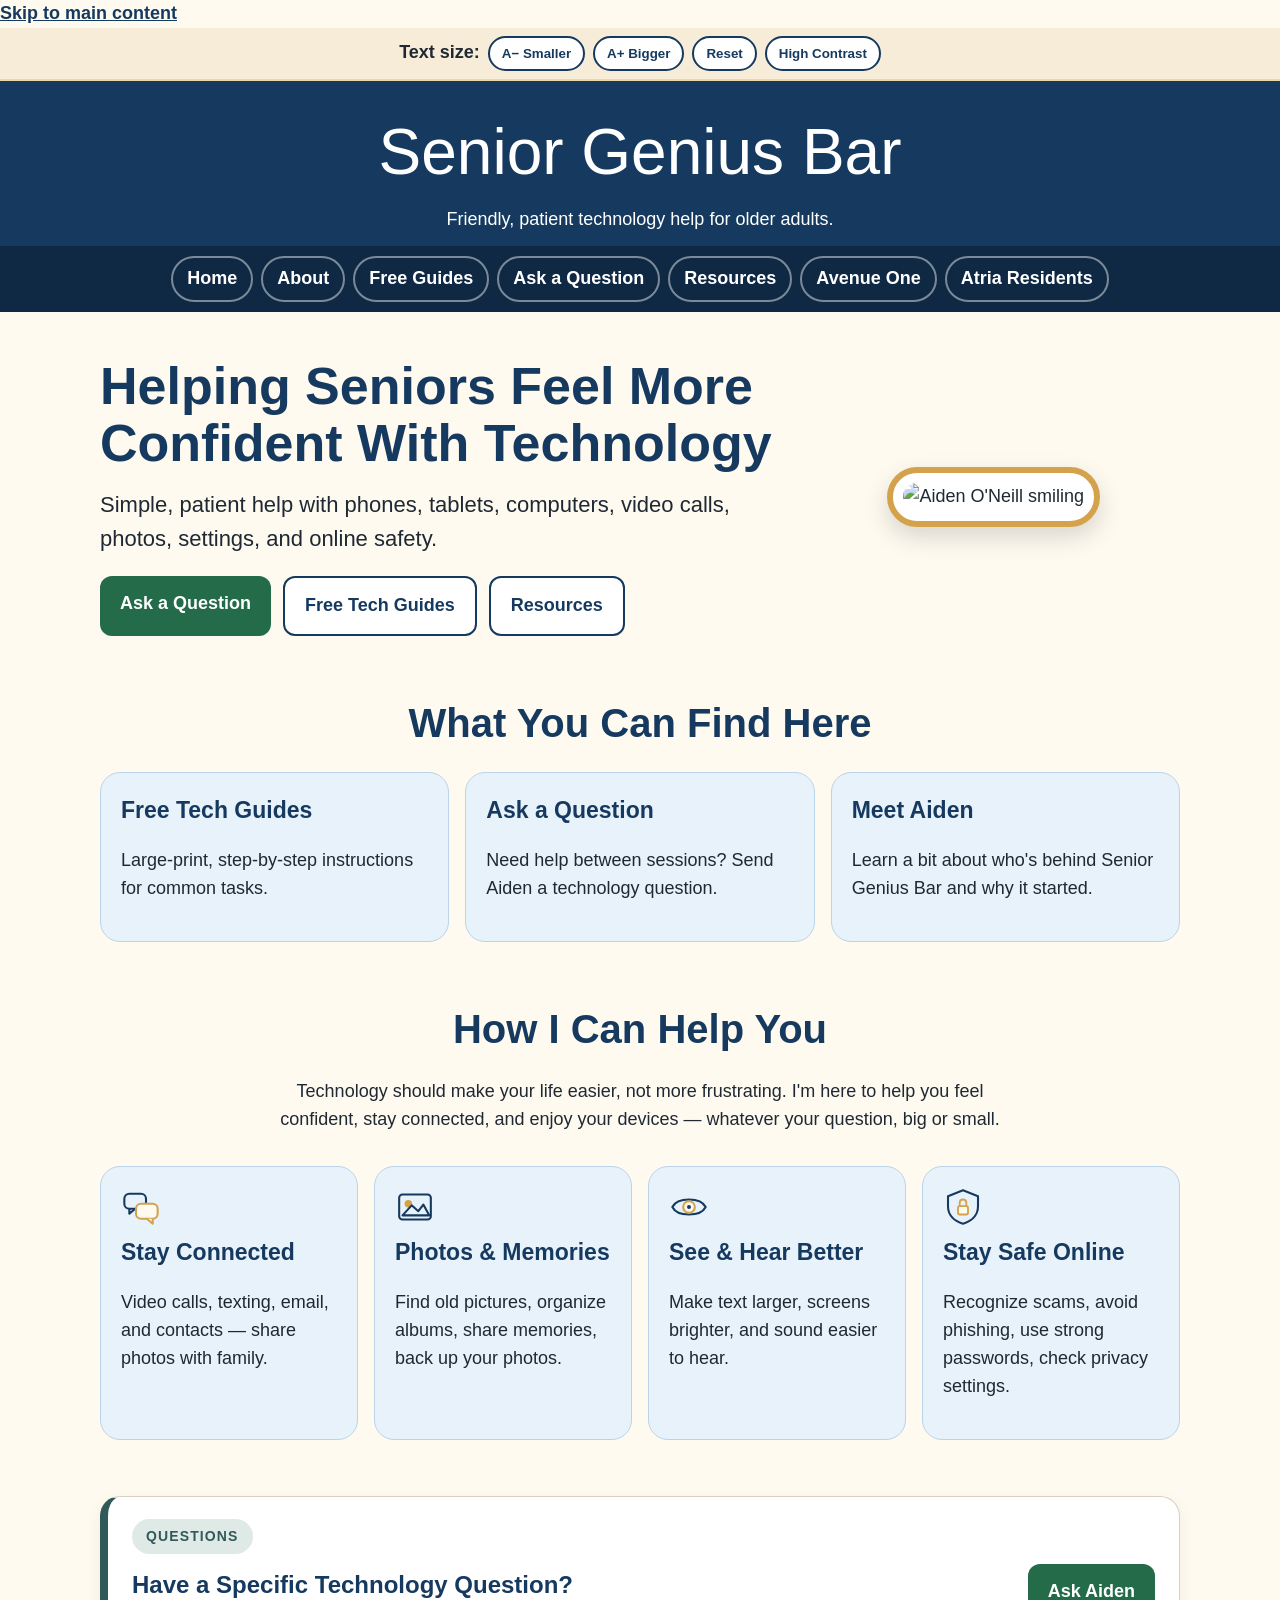
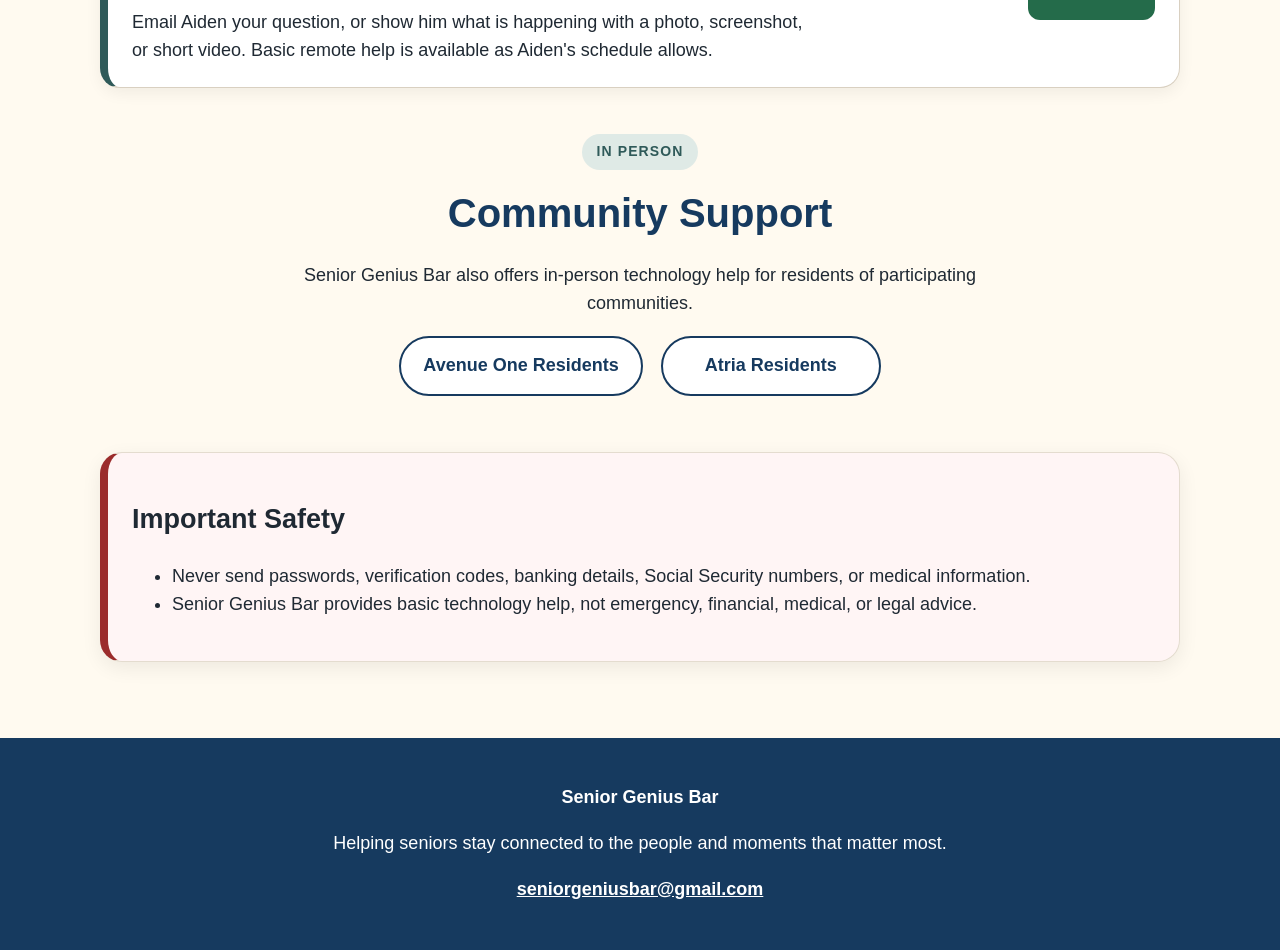
==== commit ba972517: "Add files via upload" ====
--- a/index.html
+++ b/index.html
@@ -8,6 +8,7 @@
 <meta property="og:image" content="https://seniorgeniusbar.github.io/assets/aiden.png">
 <link rel="icon" href="data:image/svg+xml,%3Csvg xmlns='http://www.w3.org/2000/svg' viewBox='0 0 64 64'%3E%3Crect width='64' height='64' rx='14' fill='%23163a5f'/%3E%3Ctext x='32' y='43' font-size='28' font-family='Arial' fill='white' text-anchor='middle' font-weight='700'%3ESG%3C/text%3E%3C/svg%3E">
 <link rel="stylesheet" href="assets/style.css"></head><body>
+<a class="skip-link" href="#main-content">Skip to main content</a>
 <div class="accessibility"><strong>Text size:</strong>
 <button onclick="changeTextSize(-1)">A− Smaller</button><button onclick="changeTextSize(1)">A+ Bigger</button><button onclick="resetTextSize()">Reset</button>
 <button id="contrastToggle" onclick="toggleContrast()">High Contrast</button></div>
@@ -16,7 +17,7 @@
 <a href="index.html">Home</a><a href="about.html">About</a><a href="guides.html">Free Guides</a>
 <a href="request-help.html">Ask a Question</a><a href="resources.html">Resources</a><a href="avenue-one/index.html">Avenue One</a><a href="atria/index.html">Atria Residents</a>
 </nav></header>
-<main>
+<main id="main-content">
 <div class="container"><section class="hero">
 <div><h2>Helping Seniors Feel More Confident With Technology</h2>
 <p>Simple, patient help with phones, tablets, computers, video calls, photos, settings, and online safety.</p>
@@ -51,7 +52,7 @@
 <section id="communities" class="inperson-footer-section">
 <div style="text-align:center"><span class="section-kicker">In Person</span></div>
 <h2 class="section-title">Community Support</h2>
-<p style="text-align:center;max-width:760px;margin:0 auto 16px">Senior Genius Bar also provides recurring in-person help for residents of participating communities.</p>
+<p style="text-align:center;max-width:760px;margin:0 auto 16px">Senior Genius Bar also offers in-person technology help for residents of participating communities.</p>
 <div class="community-bubble-links">
 <a class="community-bubble" href="avenue-one/index.html">Avenue One Residents</a>
 <a class="community-bubble" href="atria/index.html">Atria Residents</a>
--- a/assets/style.css
+++ b/assets/style.css
@@ -205,3 +205,73 @@
 body.contrast .visit-date{background:#5ec98d;color:#04150c}
 @media(max-width:800px){.visit-month-grid{grid-template-columns:repeat(3,minmax(88px,1fr))}}
 @media(max-width:480px){.visit-month-grid{grid-template-columns:repeat(2,minmax(88px,1fr))}}
+
+
+/* Homepage community links — large, senior-friendly bubble buttons */
+.community-bubble-links{
+  display:flex; justify-content:center; gap:18px; flex-wrap:wrap; margin-top:18px;
+}
+.community-bubble{
+  display:inline-flex; align-items:center; justify-content:center;
+  min-width:220px; min-height:58px; padding:14px 22px;
+  border:2px solid var(--navy); border-radius:999px;
+  background:#fff; color:var(--navy); text-decoration:none; font-weight:800;
+  font-size:calc(18px * var(--font-scale));
+}
+.community-bubble:hover{background:var(--sky)}
+body.contrast .community-bubble{background:#111;color:#fff;border-color:#fff}
+
+/* Interactive Avenue One month-by-month calendar */
+.interactive-calendar-card{
+  background:#fff; border:1px solid #dfd5c5; border-radius:22px;
+  padding:20px; box-shadow:0 6px 18px rgba(0,0,0,.06);
+  max-width:860px; margin:0 auto;
+}
+.calendar-toolbar{
+  display:grid; grid-template-columns:auto 1fr auto; gap:14px; align-items:center; margin-bottom:16px;
+}
+.calendar-month-label{
+  margin:0; text-align:center; color:var(--navy); font-size:calc(24px * var(--font-scale));
+}
+.calendar-nav{
+  background:#fff; color:var(--navy); border:2px solid var(--navy);
+  border-radius:999px; padding:10px 16px; font-weight:800; cursor:pointer;
+}
+.calendar-nav:disabled{opacity:.35; cursor:not-allowed}
+.calendar-weekdays,.calendar-grid{
+  display:grid; grid-template-columns:repeat(7,1fr); gap:8px;
+}
+.calendar-weekdays{
+  color:var(--muted); font-weight:800; text-align:center; margin-bottom:8px;
+  font-size:calc(14px * var(--font-scale));
+}
+.calendar-cell{
+  min-height:64px; border:1px solid #e7dfd2; border-radius:14px;
+  display:flex; align-items:center; justify-content:center; background:#fff;
+}
+.calendar-blank{border-color:transparent;background:transparent}
+.calendar-day-number{
+  width:40px;height:40px;border-radius:12px;display:flex;align-items:center;justify-content:center;
+  font-weight:700;color:var(--text);
+}
+.calendar-cell.has-visit{background:var(--sage)}
+.calendar-cell.has-visit .calendar-day-number{
+  background:var(--sage-dark); color:#fff; font-weight:900;
+}
+.calendar-legend{
+  display:flex;align-items:center;justify-content:center;gap:8px;color:var(--muted);margin:16px 0 0;
+}
+.calendar-dot{
+  width:16px;height:16px;border-radius:4px;background:var(--sage-dark);display:inline-block;
+}
+body.contrast .interactive-calendar-card{background:#111;border-color:#555}
+body.contrast .calendar-cell{background:#111;border-color:#555}
+body.contrast .calendar-cell.has-visit{background:#214c39}
+body.contrast .calendar-day-number{color:#fff}
+@media(max-width:650px){
+  .calendar-toolbar{grid-template-columns:1fr 1fr;grid-template-areas:"label label" "prev next"}
+  .calendar-month-label{grid-area:label}
+  #calPrev{grid-area:prev} #calNext{grid-area:next}
+  .calendar-cell{min-height:48px}
+  .calendar-day-number{width:34px;height:34px}
+}
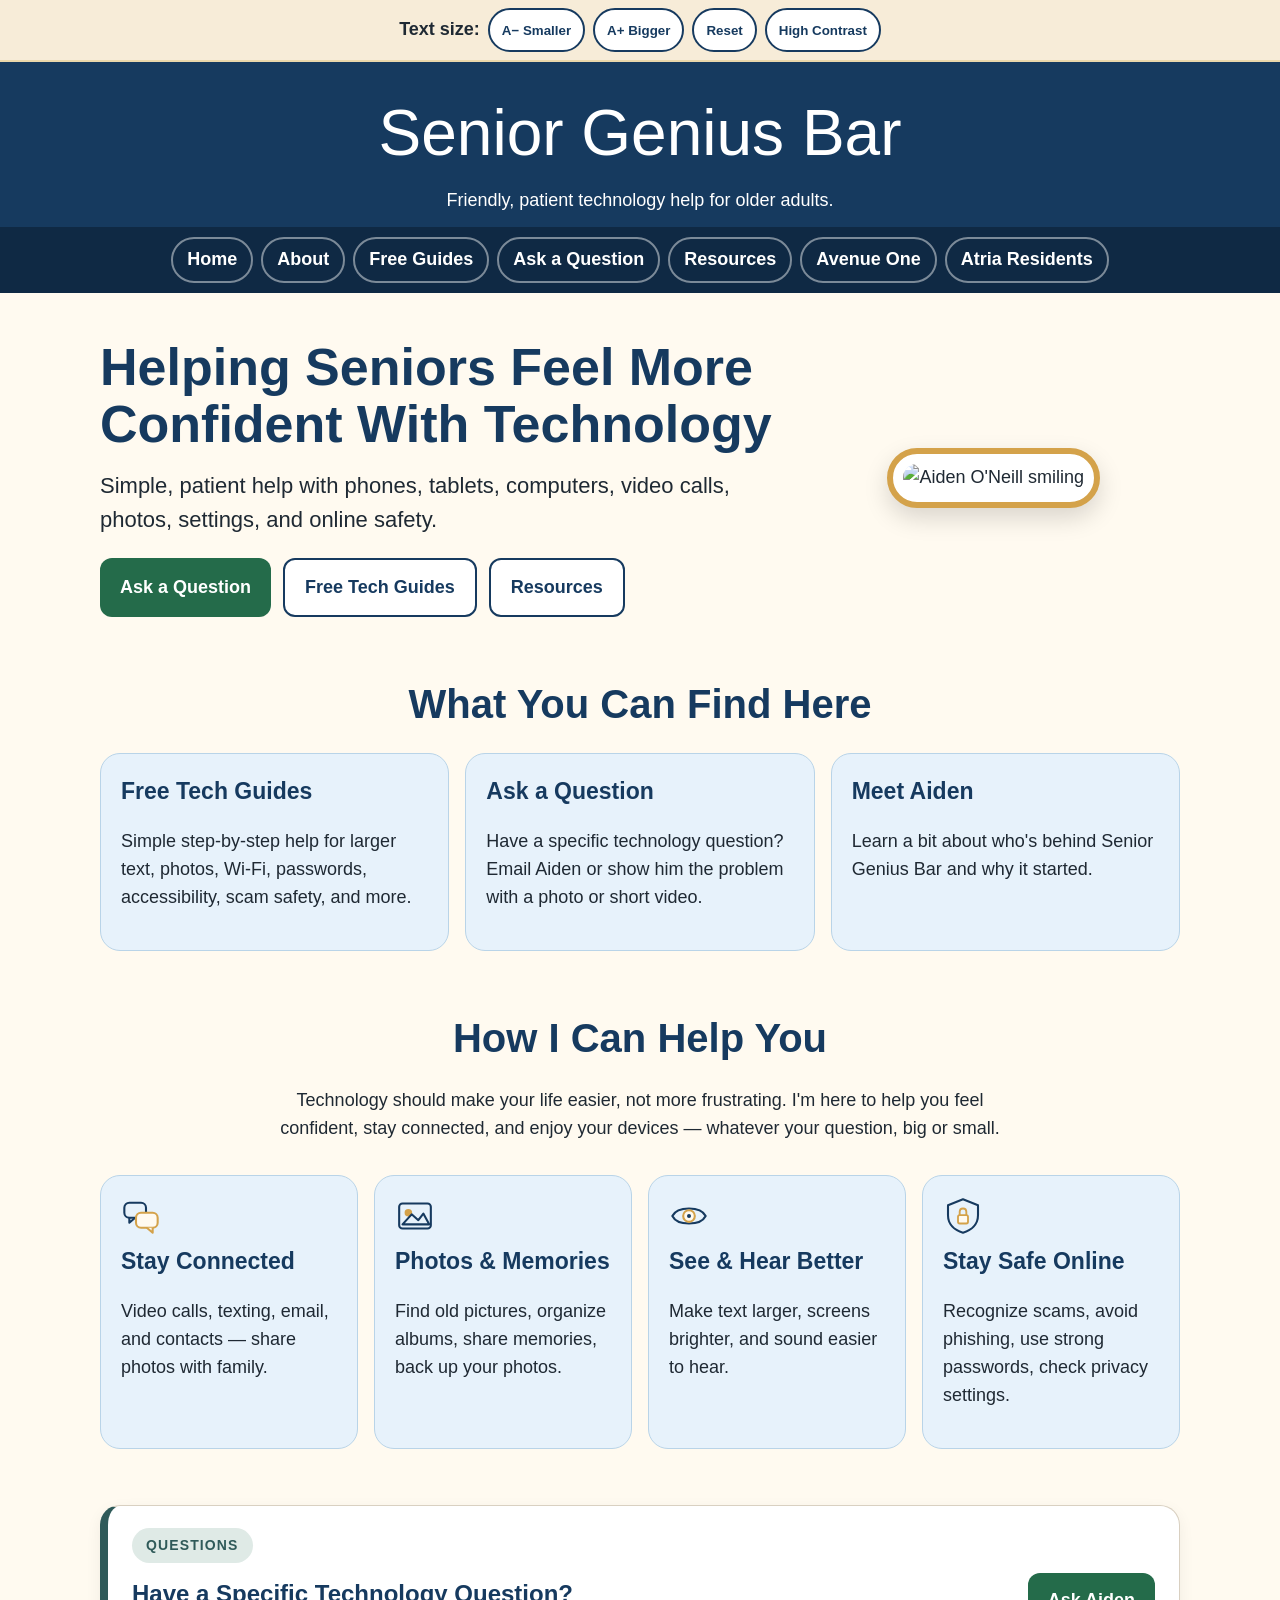
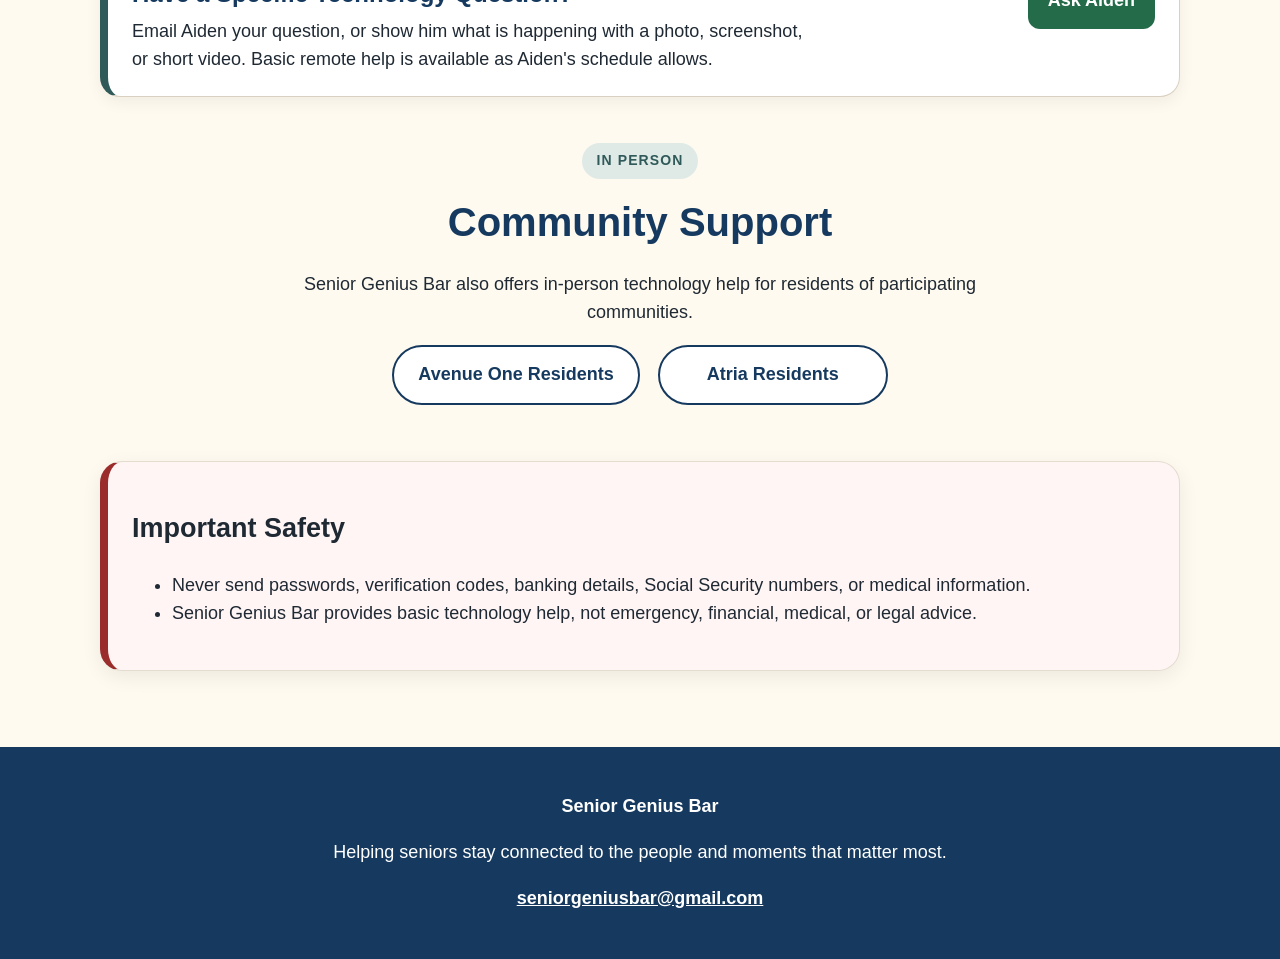
==== commit 6868bc20: "Add files via upload" ====
--- a/index.html
+++ b/index.html
@@ -28,8 +28,8 @@
 </section>
 
 <section><h2 class="section-title">What You Can Find Here</h2><div class="grid">
-<a class="tile" href="guides.html"><h3>Free Tech Guides</h3><p>Large-print, step-by-step instructions for common tasks.</p></a>
-<a class="tile" href="request-help.html"><h3>Ask a Question</h3><p>Need help between sessions? Send Aiden a technology question.</p></a>
+<a class="tile" href="guides.html"><h3>Free Tech Guides</h3><p>Simple step-by-step help for larger text, photos, Wi-Fi, passwords, accessibility, scam safety, and more.</p></a>
+<a class="tile" href="request-help.html"><h3>Ask a Question</h3><p>Have a specific technology question? Email Aiden or show him the problem with a photo or short video.</p></a>
 <a class="tile" href="about.html"><h3>Meet Aiden</h3><p>Learn a bit about who's behind Senior Genius Bar and why it started.</p></a>
 </div></section>
 <section id="help"><h2 class="section-title">How I Can Help You</h2>
--- a/assets/style.css
+++ b/assets/style.css
@@ -178,7 +178,7 @@
 .check-list{list-style:none;padding:0;margin:16px 0}.check-list li{position:relative;padding-left:34px;margin:12px 0}.check-list li:before{content:'✓';position:absolute;left:0;top:0;background:var(--sage);color:var(--sage-dark);width:24px;height:24px;border-radius:50%;display:grid;place-items:center;font-weight:900}
 .quick-fixes details{border-color:#d9d0c1}.quick-fixes summary::after{content:'+';background:transparent;color:var(--sage-dark);font-size:1.4em;padding:0 6px}.quick-fixes details[open] summary::after{content:'−';background:transparent;color:var(--sage-dark)}
 .community-links{margin-top:24px}.community-links .tile{background:#fff;border-color:#d9d0c1}.community-links .tile:nth-child(2){border-top:5px solid var(--sage-dark)}
-body.contrast .section-kicker,body.contrast .community-card .mini-label{background:#5ec98d;color:#04150c}.body.contrast .shared-help-strip{background:#111;border-color:#555}.body.contrast .remote-card,.body.contrast .community-card{background:#111;border-color:#555;color:#f5f5f5}
+body.contrast .section-kicker,body.contrast .community-card .mini-label{background:#5ec98d;color:#04150c}body.contrast .shared-help-strip{background:#111;border-color:#555}body.contrast .remote-card,body.contrast .community-card{background:#111;border-color:#555;color:#f5f5f5}
 @media(max-width:760px){.community-grid,.remote-grid{grid-template-columns:1fr}.shared-help-strip{align-items:flex-start}}
 
 
@@ -275,3 +275,135 @@
   .calendar-cell{min-height:48px}
   .calendar-day-number{width:34px;height:34px}
 }
+
+
+/* ============================================================
+   FINAL ACCESSIBILITY + SENIOR-USABILITY PASS
+   ============================================================ */
+
+/* Screen-reader/keyboard skip link */
+.skip-link{
+  position:absolute;
+  left:12px;
+  top:-60px;
+  z-index:9999;
+  background:#fff;
+  color:var(--navy);
+  border:3px solid var(--navy);
+  border-radius:10px;
+  padding:10px 14px;
+  font-weight:800;
+  text-decoration:none;
+}
+.skip-link:focus{top:12px}
+body.contrast .skip-link{background:#000;color:#fff;border-color:#ffd166}
+
+/* Strong keyboard focus */
+a:focus-visible,
+button:focus-visible,
+input:focus-visible,
+select:focus-visible,
+textarea:focus-visible,
+summary:focus-visible{
+  outline:3px solid var(--gold);
+  outline-offset:3px;
+}
+body.contrast a:focus-visible,
+body.contrast button:focus-visible,
+body.contrast input:focus-visible,
+body.contrast select:focus-visible,
+body.contrast textarea:focus-visible,
+body.contrast summary:focus-visible{
+  outline-color:#ffd166;
+}
+
+/* Tap targets */
+nav a,.btn,.chip-btn,.calendar-nav,.accessibility button{
+  min-height:44px;
+  display:inline-flex;
+  align-items:center;
+  justify-content:center;
+}
+
+/* High contrast coverage for newer components */
+body.contrast .shared-help-strip,
+body.contrast .remote-card,
+body.contrast .community-card,
+body.contrast .interactive-calendar-card,
+body.contrast .visit-calendar-details,
+body.contrast .community-bubble{
+  background:#111 !important;
+  border-color:#666 !important;
+  color:#f5f5f5 !important;
+}
+body.contrast .shared-help-strip h3,
+body.contrast .remote-card h3,
+body.contrast .community-card h3,
+body.contrast .card h2,
+body.contrast .card h3,
+body.contrast .calendar-month-label{
+  color:#ffd166 !important;
+}
+body.contrast .shared-help-strip p,
+body.contrast .remote-card p,
+body.contrast .community-card p,
+body.contrast .calendar-legend,
+body.contrast .calendar-weekdays,
+body.contrast .community-bubble,
+body.contrast [style*="color:var(--muted)"]{
+  color:#f5f5f5 !important;
+}
+body.contrast .remote-card .best-for{
+  background:#2a2100;
+  border-color:#ffd166;
+  color:#fff4c2;
+}
+body.contrast .remote-card .card-link,
+body.contrast .community-text-links a{
+  color:#9fc4ff !important;
+}
+body.contrast .calendar-nav{
+  background:#000;
+  color:#fff;
+  border-color:#fff;
+}
+body.contrast .calendar-nav:disabled{color:#aaa;border-color:#777}
+body.contrast .calendar-cell{
+  background:#111;
+  border-color:#555;
+}
+body.contrast .calendar-cell.has-visit{background:#214c39}
+body.contrast .calendar-cell.has-visit .calendar-day-number{background:#5ec98d;color:#04150c}
+body.contrast .calendar-day-number{color:#fff}
+body.contrast .calendar-dot{background:#5ec98d}
+body.contrast .quick-fixes summary::after{color:#ffd166}
+body.contrast .check-list li:before{background:#5ec98d;color:#04150c}
+
+/* Make community links clearer and less crowded */
+.community-bubble-links{
+  display:flex;
+  justify-content:center;
+  gap:18px;
+  flex-wrap:wrap;
+  margin-top:18px;
+}
+.community-bubble{
+  min-width:230px;
+  min-height:60px;
+  padding:14px 24px;
+  border:2px solid var(--navy);
+  border-radius:999px;
+  background:#fff;
+  color:var(--navy);
+  text-decoration:none;
+  font-weight:800;
+  text-align:center;
+}
+
+/* Guide-print utility */
+.print-guide{
+  margin-top:14px;
+}
+@media print{
+  .skip-link,.accessibility,nav,.print-guide,.site-footer-actions{display:none !important}
+}
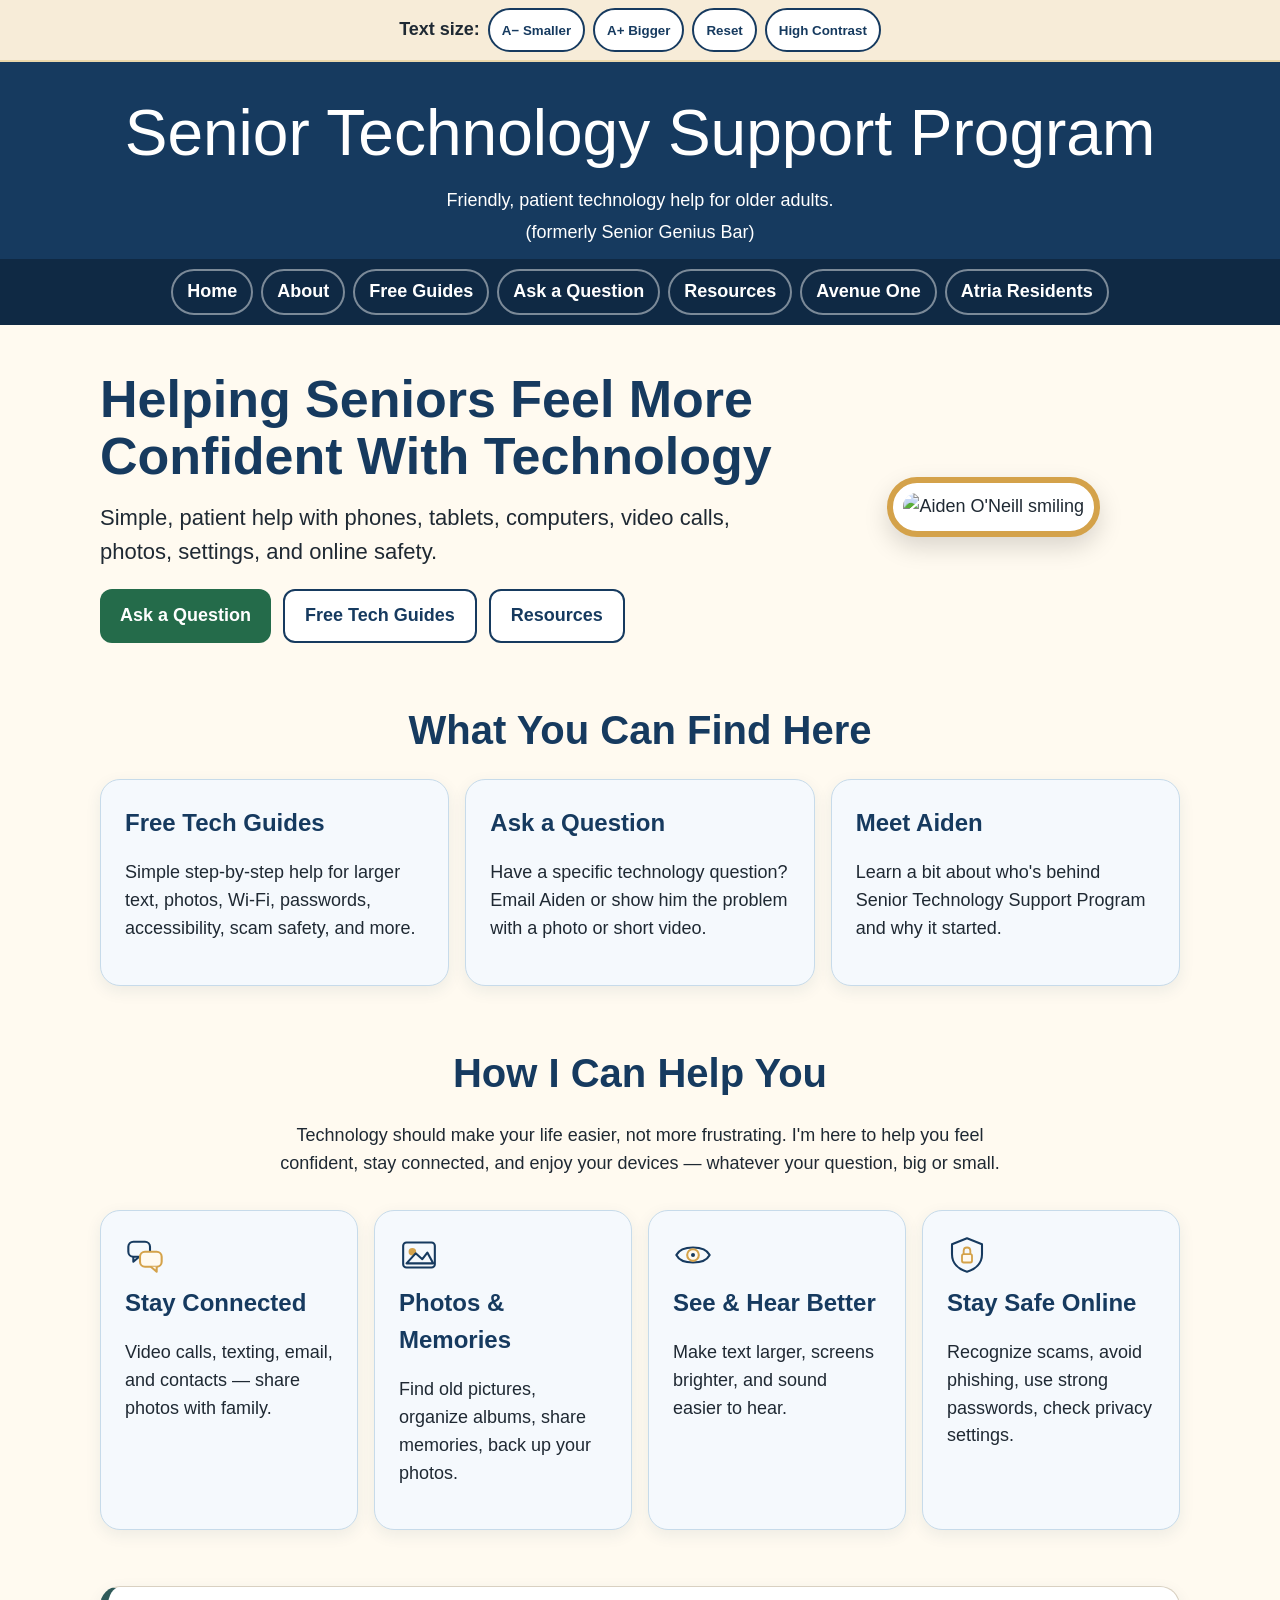
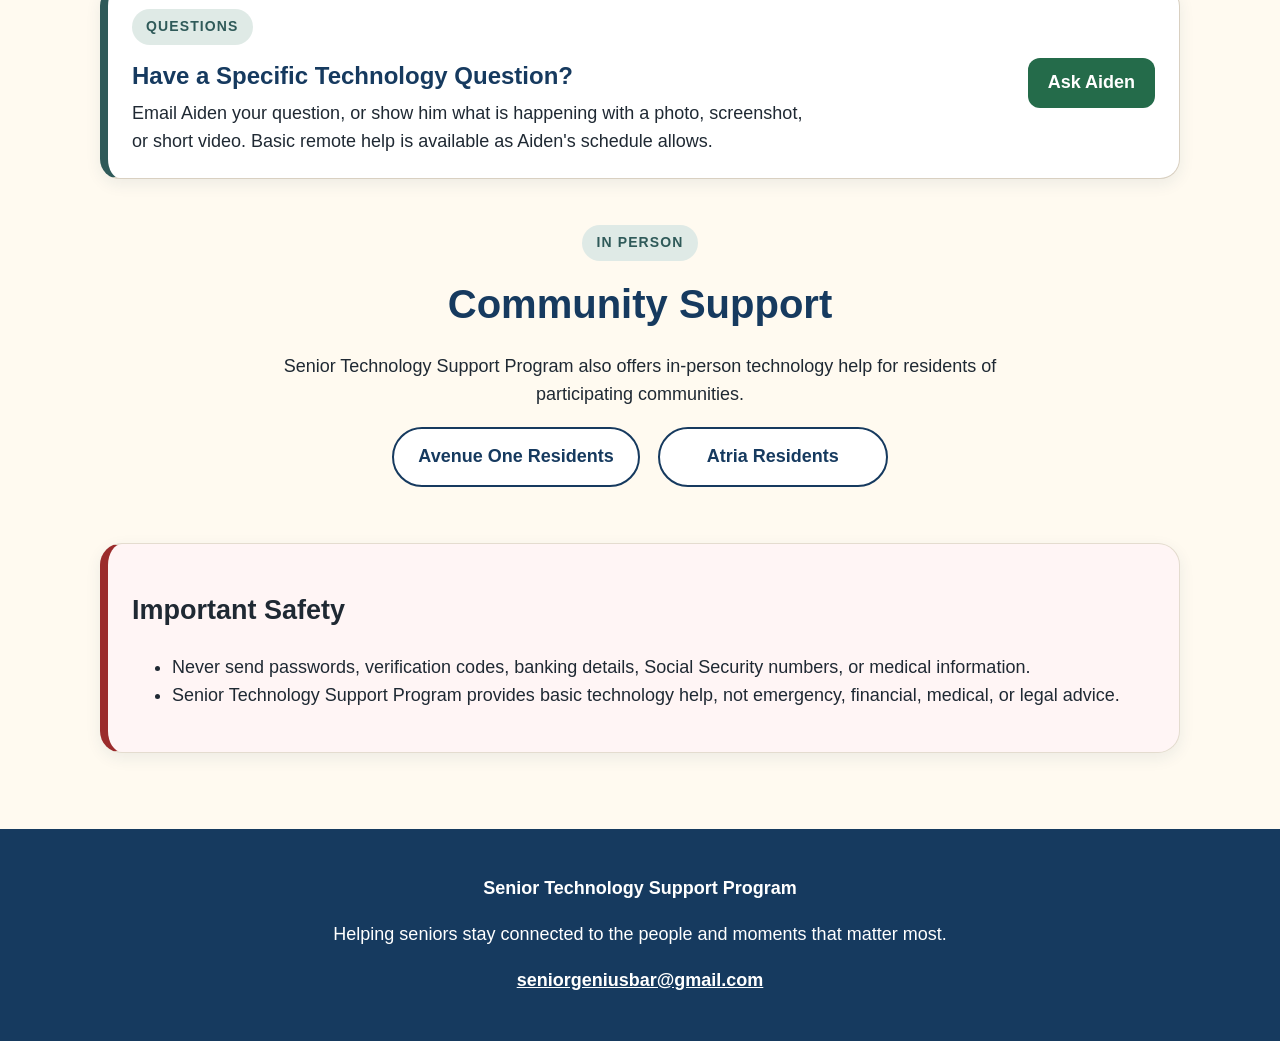
==== commit a9594dcb: "Add files via upload" ====
--- a/index.html
+++ b/index.html
@@ -1,18 +1,18 @@
 <!doctype html><html lang="en"><head><meta charset="utf-8"><meta name="viewport" content="width=device-width,initial-scale=1">
-<title>Home | Senior Genius Bar</title>
+<title>Home | Senior Technology Support Program</title>
 <meta name="description" content="Free, friendly technology help for seniors — simple guides, email support, and practical help with phones, tablets, computers, photos, settings, and online safety.">
-<meta property="og:title" content="Senior Genius Bar — Friendly Tech Help for Seniors">
+<meta property="og:title" content="Senior Technology Support Program — Friendly Tech Help for Seniors">
 <meta property="og:description" content="Free, friendly technology help for seniors — simple guides for phones, tablets, texting, video calls, and online safety.">
 <meta property="og:type" content="website">
 <meta property="og:url" content="https://seniorgeniusbar.github.io/index.html">
 <meta property="og:image" content="https://seniorgeniusbar.github.io/assets/aiden.png">
-<link rel="icon" href="data:image/svg+xml,%3Csvg xmlns='http://www.w3.org/2000/svg' viewBox='0 0 64 64'%3E%3Crect width='64' height='64' rx='14' fill='%23163a5f'/%3E%3Ctext x='32' y='43' font-size='28' font-family='Arial' fill='white' text-anchor='middle' font-weight='700'%3ESG%3C/text%3E%3C/svg%3E">
+<link rel="icon" href="data:image/svg+xml,%3Csvg xmlns='http://www.w3.org/2000/svg' viewBox='0 0 64 64'%3E%3Crect width='64' height='64' rx='14' fill='%23163a5f'/%3E%3Ctext x='32' y='43' font-size='28' font-family='Arial' fill='white' text-anchor='middle' font-weight='700'%3EST%3C/text%3E%3C/svg%3E">
 <link rel="stylesheet" href="assets/style.css"></head><body>
 <a class="skip-link" href="#main-content">Skip to main content</a>
 <div class="accessibility"><strong>Text size:</strong>
 <button onclick="changeTextSize(-1)">A− Smaller</button><button onclick="changeTextSize(1)">A+ Bigger</button><button onclick="resetTextSize()">Reset</button>
 <button id="contrastToggle" onclick="toggleContrast()">High Contrast</button></div>
-<header><div class="brand"><h1>Senior Genius Bar</h1><p>Friendly, patient technology help for older adults.</p></div>
+<header><div class="brand"><h1>Senior Technology Support Program</h1><p>Friendly, patient technology help for older adults.</p><p class="formerly-tag">(formerly Senior Genius Bar)</p></div>
 <nav>
 <a href="index.html">Home</a><a href="about.html">About</a><a href="guides.html">Free Guides</a>
 <a href="request-help.html">Ask a Question</a><a href="resources.html">Resources</a><a href="avenue-one/index.html">Avenue One</a><a href="atria/index.html">Atria Residents</a>
@@ -30,7 +30,7 @@
 <section><h2 class="section-title">What You Can Find Here</h2><div class="grid">
 <a class="tile" href="guides.html"><h3>Free Tech Guides</h3><p>Simple step-by-step help for larger text, photos, Wi-Fi, passwords, accessibility, scam safety, and more.</p></a>
 <a class="tile" href="request-help.html"><h3>Ask a Question</h3><p>Have a specific technology question? Email Aiden or show him the problem with a photo or short video.</p></a>
-<a class="tile" href="about.html"><h3>Meet Aiden</h3><p>Learn a bit about who's behind Senior Genius Bar and why it started.</p></a>
+<a class="tile" href="about.html"><h3>Meet Aiden</h3><p>Learn a bit about who's behind Senior Technology Support Program and why it started.</p></a>
 </div></section>
 <section id="help"><h2 class="section-title">How I Can Help You</h2>
 <p style="text-align:center;max-width:720px;margin:0 auto">Technology should make your life easier, not more frustrating. I'm here to help you feel confident, stay connected, and enjoy your devices — whatever your question, big or small.</p>
@@ -52,7 +52,7 @@
 <section id="communities" class="inperson-footer-section">
 <div style="text-align:center"><span class="section-kicker">In Person</span></div>
 <h2 class="section-title">Community Support</h2>
-<p style="text-align:center;max-width:760px;margin:0 auto 16px">Senior Genius Bar also offers in-person technology help for residents of participating communities.</p>
+<p style="text-align:center;max-width:760px;margin:0 auto 16px">Senior Technology Support Program also offers in-person technology help for residents of participating communities.</p>
 <div class="community-bubble-links">
 <a class="community-bubble" href="avenue-one/index.html">Avenue One Residents</a>
 <a class="community-bubble" href="atria/index.html">Atria Residents</a>
@@ -60,10 +60,10 @@
 </section>
 <section><div class="card safety"><h2>Important Safety</h2><ul>
 <li>Never send passwords, verification codes, banking details, Social Security numbers, or medical information.</li>
-<li>Senior Genius Bar provides basic technology help, not emergency, financial, medical, or legal advice.</li>
+<li>Senior Technology Support Program provides basic technology help, not emergency, financial, medical, or legal advice.</li>
 </ul></div></section></div>
 </main>
-<footer><p><strong>Senior Genius Bar</strong></p>
+<footer><p><strong>Senior Technology Support Program</strong></p>
 <p>Helping seniors stay connected to the people and moments that matter most.</p>
 <p><a href="mailto:seniorgeniusbar@gmail.com">seniorgeniusbar@gmail.com</a></p></footer>
 <script src="assets/site.js"></script>
--- a/assets/style.css
+++ b/assets/style.css
@@ -407,3 +407,529 @@
 @media print{
   .skip-link,.accessibility,nav,.print-guide,.site-footer-actions{display:none !important}
 }
+
+
+/* ============================================================
+   SENIOR-FRIENDLY GUIDE FINDER + ACCESSIBILITY MINI-GUIDES
+   ============================================================ */
+.guide-section-intro{
+  text-align:center;
+  max-width:760px;
+  margin:0 auto 20px;
+  color:var(--muted);
+}
+.guide-start-grid{
+  display:grid;
+  grid-template-columns:repeat(3,minmax(220px,1fr));
+  gap:16px;
+  margin-top:24px;
+}
+.guide-start-card{
+  display:flex;
+  flex-direction:column;
+  gap:6px;
+  min-height:118px;
+  padding:20px;
+  border:2px solid var(--blue-border, #b9d4e8);
+  border-radius:20px;
+  background:#fff;
+  text-decoration:none;
+  color:var(--text);
+}
+.guide-start-card strong{
+  color:var(--navy);
+  font-size:calc(21px * var(--font-scale));
+}
+.guide-start-card span{color:var(--muted)}
+.guide-start-card:hover{background:var(--sky);border-color:var(--navy)}
+.mini-guides-section{margin-top:10px}
+.mini-guide{
+  background:#fff;
+  border:2px solid #b9d4e8;
+  border-radius:20px;
+  margin-bottom:14px;
+  overflow:hidden;
+}
+.mini-guide > summary{
+  list-style:none;
+  cursor:pointer;
+  padding:20px 22px;
+  display:flex;
+  flex-direction:column;
+  gap:3px;
+  color:var(--navy);
+}
+.mini-guide > summary::-webkit-details-marker{display:none}
+.mini-guide > summary span{
+  font-size:calc(22px * var(--font-scale));
+  font-weight:800;
+}
+.mini-guide > summary small{
+  font-size:calc(16px * var(--font-scale));
+  color:var(--muted);
+  font-weight:600;
+}
+.mini-guide > summary::after{
+  content:"Open guide +";
+  align-self:flex-start;
+  margin-top:8px;
+  font-size:calc(14px * var(--font-scale));
+  color:var(--sage-dark);
+  font-weight:800;
+}
+.mini-guide[open] > summary::after{content:"Close guide −"}
+.mini-guide-body{
+  border-top:1px solid #dbe5ea;
+  padding:22px;
+}
+.platform-grid{
+  display:grid;
+  grid-template-columns:repeat(2,minmax(0,1fr));
+  gap:18px;
+}
+.platform-card{
+  background:#f7fbfe;
+  border:1px solid #c9dde9;
+  border-radius:16px;
+  padding:18px;
+}
+.platform-card h3{margin-top:0;color:var(--navy)}
+.platform-card li{margin-bottom:9px}
+.aiden-tip{
+  margin:20px 0;
+  border-left:6px solid var(--gold);
+  background:#fff8e8;
+  border-radius:10px;
+  padding:14px 16px;
+}
+.mini-guide-actions{
+  display:flex;
+  gap:12px;
+  flex-wrap:wrap;
+  align-items:center;
+}
+body.contrast .guide-start-card,
+body.contrast .mini-guide,
+body.contrast .platform-card{
+  background:#111 !important;
+  border-color:#666 !important;
+  color:#f5f5f5 !important;
+}
+body.contrast .guide-start-card strong,
+body.contrast .mini-guide > summary,
+body.contrast .platform-card h3{
+  color:#ffd166 !important;
+}
+body.contrast .guide-start-card span,
+body.contrast .mini-guide > summary small,
+body.contrast .guide-section-intro{
+  color:#f5f5f5 !important;
+}
+body.contrast .mini-guide-body{border-color:#666}
+body.contrast .aiden-tip{
+  background:#2a2100;
+  border-color:#ffd166;
+  color:#fff4c2;
+}
+body.contrast .mini-guide > summary::after{color:#9fc4ff}
+@media(max-width:800px){
+  .guide-start-grid{grid-template-columns:repeat(2,minmax(0,1fr))}
+  .platform-grid{grid-template-columns:1fr}
+}
+@media(max-width:520px){
+  .guide-start-grid{grid-template-columns:1fr}
+}
+
+
+/* Cleaner senior-friendly help chooser */
+.guide-choice-grid{
+  display:grid;
+  grid-template-columns:repeat(2,minmax(0,1fr));
+  gap:16px;
+  max-width:900px;
+  margin:24px auto 0;
+}
+.guide-choice-card{
+  display:flex;
+  align-items:center;
+  gap:16px;
+  min-height:110px;
+  padding:18px 20px;
+  background:#fff;
+  border:2px solid #b9d4e8;
+  border-radius:20px;
+  text-decoration:none;
+  color:var(--text);
+}
+.guide-choice-card:hover{
+  background:var(--sky);
+  border-color:var(--navy);
+}
+.guide-choice-icon{
+  flex:0 0 auto;
+  width:48px;
+  height:48px;
+  display:flex;
+  align-items:center;
+  justify-content:center;
+  border-radius:14px;
+  background:#edf5f8;
+  font-size:28px;
+}
+.guide-choice-copy{
+  display:flex;
+  flex-direction:column;
+  gap:5px;
+  min-width:0;
+}
+.guide-choice-copy strong{
+  color:var(--navy);
+  font-size:calc(21px * var(--font-scale));
+  line-height:1.2;
+}
+.guide-choice-copy small{
+  color:var(--muted);
+  font-size:calc(16px * var(--font-scale));
+  line-height:1.4;
+}
+.picture-guide-bridge{
+  max-width:900px;
+  margin:0 auto 28px;
+  padding:16px 18px;
+  border-left:6px solid var(--blue-border, #b9d4e8);
+  background:#f4f9ff;
+  border-radius:12px;
+  display:flex;
+  flex-wrap:wrap;
+  gap:6px 10px;
+  align-items:baseline;
+}
+.picture-guide-bridge strong{color:var(--navy)}
+.picture-guide-bridge a{margin-left:auto}
+body.contrast .guide-choice-card{
+  background:#111 !important;
+  border-color:#666 !important;
+  color:#f5f5f5 !important;
+}
+body.contrast .guide-choice-copy strong{color:#ffd166 !important}
+body.contrast .guide-choice-copy small{color:#f5f5f5 !important}
+body.contrast .guide-choice-icon{background:#222}
+body.contrast .picture-guide-bridge{
+  background:#111;
+  border-color:#5ec98d;
+  color:#f5f5f5;
+}
+body.contrast .picture-guide-bridge strong{color:#ffd166}
+body.contrast .picture-guide-bridge a{color:#9fc4ff}
+@media(max-width:700px){
+  .guide-choice-grid{grid-template-columns:1fr}
+  .guide-choice-card{min-height:96px}
+  .picture-guide-bridge a{margin-left:0;width:100%}
+}
+
+
+/* ============================================================
+   GUIDE READABILITY + FINAL HIGH-CONTRAST PASS
+   ============================================================ */
+
+/* The generic details rule gives summary::after a navy pill.
+   These explicit colors prevent dark-green-on-navy text. */
+.mini-guide > summary::after{
+  background:var(--navy) !important;
+  color:#fff !important;
+  border:2px solid var(--navy);
+  padding:8px 14px;
+  border-radius:999px;
+  white-space:nowrap;
+}
+.mini-guide[open] > summary::after{
+  background:var(--green) !important;
+  color:#fff !important;
+  border-color:var(--green);
+}
+
+/* Stronger contrast for the quick-start cards in normal mode. */
+.guide-choice-card{
+  border-color:#8cb9d8;
+}
+.guide-choice-copy strong{color:#123a64}
+.guide-choice-copy small{color:#394956}
+.guide-choice-card:hover,
+.guide-choice-card:focus-visible{
+  background:#eaf4fb;
+  border-color:#163a5f;
+}
+
+/* High contrast: every new guide element has explicit foreground/background. */
+body.contrast .guide-choice-card,
+body.contrast .mini-guide,
+body.contrast .platform-card,
+body.contrast .picture-guide-bridge,
+body.contrast .guide-card{
+  background:#0b0b0b !important;
+  color:#fff !important;
+  border-color:#d6d6d6 !important;
+}
+body.contrast .guide-choice-copy strong,
+body.contrast .mini-guide > summary span,
+body.contrast .platform-card h3,
+body.contrast .guide-card h3{
+  color:#ffd166 !important;
+}
+body.contrast .guide-choice-copy small,
+body.contrast .mini-guide > summary small,
+body.contrast .platform-card,
+body.contrast .guide-card .caption,
+body.contrast .guide-card .step-count,
+body.contrast .guide-section-intro{
+  color:#f5f5f5 !important;
+}
+body.contrast .guide-choice-icon{
+  background:#222 !important;
+  color:#fff !important;
+}
+body.contrast .mini-guide > summary::after{
+  background:#ffd166 !important;
+  color:#0a1420 !important;
+  border-color:#ffd166 !important;
+}
+body.contrast .mini-guide[open] > summary::after{
+  background:#5ec98d !important;
+  color:#04150c !important;
+  border-color:#5ec98d !important;
+}
+body.contrast .aiden-tip{
+  background:#2a2100 !important;
+  color:#fff4c2 !important;
+  border-color:#ffd166 !important;
+}
+body.contrast .picture-guide-bridge strong{color:#ffd166 !important}
+body.contrast .picture-guide-bridge a{color:#b8d7ff !important}
+
+/* Picture-guide card buttons */
+body.contrast .chip-btn{
+  background:#000 !important;
+  color:#fff !important;
+  border:2px solid #fff !important;
+}
+body.contrast .chip-btn:hover,
+body.contrast .chip-btn:focus-visible{
+  background:#ffd166 !important;
+  color:#0a1420 !important;
+  border-color:#ffd166 !important;
+}
+
+/* Modal contrast */
+body.contrast .modal{
+  background:#0b0b0b !important;
+  color:#fff !important;
+  border:2px solid #d6d6d6;
+}
+body.contrast .modal h3,
+body.contrast #modalTitle{color:#ffd166 !important}
+body.contrast .modal-caption,
+body.contrast #stepDots{color:#fff !important}
+body.contrast .modal-close,
+body.contrast .modal-nav button{
+  background:#000 !important;
+  color:#fff !important;
+  border:2px solid #fff !important;
+}
+body.contrast .modal-nav button.primary{
+  background:#ffd166 !important;
+  color:#0a1420 !important;
+  border-color:#ffd166 !important;
+}
+body.contrast .modal-nav button:disabled{
+  color:#aaa !important;
+  border-color:#777 !important;
+}
+body.contrast .modal-backdrop{
+  background:rgba(0,0,0,.88) !important;
+}
+
+/* Forms and native controls in contrast mode */
+body.contrast input,
+body.contrast select,
+body.contrast textarea{
+  background:#000 !important;
+  color:#fff !important;
+  border:2px solid #ddd !important;
+}
+body.contrast input::placeholder,
+body.contrast textarea::placeholder{color:#ccc !important}
+body.contrast option{background:#000;color:#fff}
+
+/* General safety/readability fallback for all details */
+body.contrast details{
+  background:#0b0b0b !important;
+  color:#fff !important;
+  border-color:#d6d6d6 !important;
+}
+body.contrast summary{color:#ffd166 !important}
+
+/* Print and secondary actions */
+body.contrast .btn.secondary{
+  background:#000 !important;
+  color:#fff !important;
+  border-color:#fff !important;
+}
+body.contrast .btn.secondary:hover,
+body.contrast .btn.secondary:focus-visible{
+  background:#fff !important;
+  color:#000 !important;
+}
+
+
+/* ============================================================
+   SENIOR-FRIENDLY VISUAL SYSTEM — CONSOLIDATED SITE PASS
+   ============================================================ */
+:root{--surface:#ffffff;--soft-blue:#f3f8fd;--line:#c7dbea;--shadow:0 5px 16px rgba(22,58,95,.08)}
+.btn{font-weight:800;min-height:50px;display:inline-flex;align-items:center;justify-content:center;line-height:1.2}
+.tile,.card,details{box-shadow:var(--shadow)}
+.tile{background:#f5f9fd;border-color:var(--line);padding:24px}
+.tile h3{font-size:calc(24px * var(--font-scale))}
+.tile p{line-height:1.55}
+.page-head p,.guide-section-intro{color:#465766}
+
+/* Compact, scannable accessibility rows */
+.mini-guides-section{max-width:960px;margin:0 auto}
+.mini-guides-section .eyebrow{text-align:left;margin-bottom:4px}
+.mini-guides-section .section-title{text-align:left;margin-bottom:6px}
+.guide-section-intro{text-align:left!important;max-width:780px!important;margin:0 0 20px!important}
+.mini-guide{padding:0!important;margin-bottom:10px!important;border:1.5px solid #d6e1e9!important;border-radius:16px!important;background:#fff!important;overflow:hidden;box-shadow:0 3px 12px rgba(22,58,95,.06)!important}
+.mini-guide > summary{display:grid!important;grid-template-columns:58px 38px minmax(0,1fr) auto;align-items:center;gap:12px;padding:14px 16px!important;min-height:86px;flex-wrap:nowrap!important;background:#fff}
+.mini-guide > summary:hover,.mini-guide > summary:focus{background:#f4f9fd}
+.mini-guide-icon{width:54px;height:54px;border-radius:14px;background:#e9f3fd;color:#123a64;display:flex;align-items:center;justify-content:center;font-size:28px;font-weight:800;line-height:1}
+.mini-guide-number{width:34px;height:34px;border-radius:50%;background:#245ea6;color:#fff;display:flex;align-items:center;justify-content:center;font-weight:800;font-size:18px}
+.mini-guide-title{display:grid;grid-template-columns:minmax(220px,.8fr) minmax(260px,1.2fr);align-items:center;gap:20px;min-width:0}
+.mini-guide-title strong{font-size:calc(21px * var(--font-scale));color:var(--navy);line-height:1.25}
+.mini-guide-title small{font-size:calc(16px * var(--font-scale));color:#465766;line-height:1.35}
+.mini-guide > summary::after{content:"Open Guide  ›"!important;background:#123a64!important;color:#fff!important;border:2px solid #123a64!important;border-radius:12px!important;padding:11px 16px!important;font-size:calc(16px * var(--font-scale))!important;min-width:132px;text-align:center}
+.mini-guide[open] > summary::after{content:"Close Guide  ↑"!important;background:#246b4a!important;border-color:#246b4a!important;color:#fff!important}
+.mini-guide-body{padding:6px 22px 22px;border-top:1px solid #e1e7ec}
+.accessibility-master-tip{margin:16px 0 8px;background:#fff8df;border:1.5px solid #e6c46e;border-radius:14px;padding:14px 18px;color:#263747;font-size:calc(17px * var(--font-scale))}
+.accessibility-master-tip strong{color:#163a5f}
+
+/* Quick-start choices use the same clear visual language */
+.guide-choice-grid{gap:14px!important}
+.guide-choice-card{background:#fff!important;border:1.5px solid #b8cfe2!important;border-radius:16px!important;box-shadow:0 3px 12px rgba(22,58,95,.06);min-height:112px!important;padding:18px!important}
+.guide-choice-card::after{content:"›";margin-left:auto;color:#163a5f;font-size:36px;font-weight:800;line-height:1}
+.guide-choice-card:hover,.guide-choice-card:focus-visible{background:#f3f8fd!important;box-shadow:0 6px 16px rgba(22,58,95,.12)}
+
+/* Consistent, easier-to-read links/buttons throughout the site */
+.community-bubble,.accessibility button,nav a{font-weight:800}
+.shared-help-strip,.calendar-card,.request-option,.remote-card{box-shadow:var(--shadow)}
+
+/* High contrast — explicit coverage for redesigned components */
+body.contrast .mini-guide,body.contrast .mini-guide > summary,body.contrast .guide-choice-card{background:#050505!important;color:#fff!important;border-color:#fff!important}
+body.contrast .mini-guide > summary:hover,body.contrast .mini-guide > summary:focus,body.contrast .guide-choice-card:hover,body.contrast .guide-choice-card:focus-visible{background:#191919!important}
+body.contrast .mini-guide-icon{background:#fff!important;color:#000!important}
+body.contrast .mini-guide-number{background:#ffd166!important;color:#000!important}
+body.contrast .mini-guide-title strong,body.contrast .guide-choice-copy strong{color:#ffd166!important}
+body.contrast .mini-guide-title small,body.contrast .guide-choice-copy small{color:#fff!important}
+body.contrast .mini-guide > summary::after{background:#fff!important;color:#000!important;border-color:#fff!important}
+body.contrast .mini-guide[open] > summary::after{background:#5ec98d!important;color:#04150c!important;border-color:#5ec98d!important}
+body.contrast .mini-guide-body{border-color:#777!important}
+body.contrast .accessibility-master-tip{background:#201900!important;color:#fff!important;border-color:#ffd166!important}
+body.contrast .accessibility-master-tip strong{color:#ffd166!important}
+body.contrast .guide-choice-card::after{color:#ffd166!important}
+body.contrast .tile,body.contrast .card{background:#080808!important;border-color:#ddd!important;color:#fff!important}
+body.contrast .tile h3,body.contrast .card h2,body.contrast .card h3{color:#ffd166!important}
+
+@media(max-width:820px){
+ .mini-guides-section .eyebrow,.mini-guides-section .section-title,.guide-section-intro{text-align:center!important}
+ .guide-section-intro{margin:0 auto 20px!important}
+ .mini-guide > summary{grid-template-columns:50px minmax(0,1fr) auto;gap:10px;padding:13px!important}
+ .mini-guide-icon{width:48px;height:48px;font-size:25px}
+ .mini-guide-number{display:none}
+ .mini-guide-title{display:block}
+ .mini-guide-title strong,.mini-guide-title small{display:block}
+ .mini-guide-title small{margin-top:3px}
+ .mini-guide > summary::after{min-width:110px;padding:10px 12px!important}
+}
+@media(max-width:560px){
+ .mini-guide > summary{grid-template-columns:46px 1fr;align-items:start}
+ .mini-guide > summary::after{grid-column:1/-1;width:100%;margin-top:4px}
+ .mini-guide-icon{width:44px;height:44px;font-size:23px}
+ .mini-guide-body{padding:6px 14px 18px}
+ .guide-choice-card::after{font-size:30px}
+}
+
+/* ============================================================
+   GUIDES PAGE — MOCKUP-MATCH FINAL OVERRIDE (Aug 2026)
+   ============================================================ */
+#popular-help,.mini-guides-section{max-width:1040px;margin-left:auto;margin-right:auto}
+#popular-help .section-title{font-size:calc(34px * var(--font-scale));margin-bottom:4px}
+#popular-help .guide-section-intro{margin-bottom:14px!important}
+.guide-choice-grid{grid-template-columns:repeat(3,minmax(0,1fr))!important;gap:14px!important;max-width:none!important;margin-top:14px!important}
+.guide-choice-card{min-height:104px!important;padding:16px 18px!important;border-radius:14px!important;gap:14px!important}
+.guide-choice-icon{width:58px!important;height:58px!important;border-radius:50%!important;font-size:30px!important;background:#edf4fb!important}
+.guide-choice-copy strong{font-size:calc(19px * var(--font-scale))!important}
+.guide-choice-copy small{font-size:calc(15px * var(--font-scale))!important;line-height:1.28!important}
+.guide-choice-card::after{font-size:34px!important}
+
+.mini-guides-section{margin-top:36px!important;padding-top:24px;border-top:1px solid #aebdca;position:relative}
+.mini-guides-section::before{content:"★";position:absolute;top:-15px;left:50%;transform:translateX(-50%);width:30px;height:30px;border-radius:50%;background:#17477a;color:#fff;display:flex;align-items:center;justify-content:center;font-size:15px;border:5px solid var(--cream,#fffaf0)}
+.mini-guides-section .eyebrow{color:#c98e2f!important;font-size:calc(16px * var(--font-scale));font-weight:800;margin-bottom:8px!important}
+.mini-guides-section .section-title{font-size:calc(31px * var(--font-scale));margin-bottom:6px!important}
+.mini-guides-section .guide-section-intro{font-size:calc(16px * var(--font-scale));margin-bottom:18px!important}
+
+.mini-guide{border:1.5px solid #d8e0e7!important;border-radius:12px!important;margin-bottom:6px!important;box-shadow:0 2px 8px rgba(22,58,95,.05)!important}
+.mini-guide > summary{grid-template-columns:62px 34px minmax(0,1fr) 138px!important;min-height:68px!important;padding:8px 14px!important;gap:10px!important}
+.mini-guide > summary span{font-size:inherit!important;font-weight:inherit!important}
+.mini-guide > summary .mini-guide-icon{width:56px!important;height:46px!important;border-radius:18px!important;font-size:27px!important;font-weight:800!important;background:#edf4fb!important;color:#17477a!important}
+.mini-guide > summary .mini-guide-number{width:31px!important;height:31px!important;border-radius:50%!important;background:#245ea6!important;color:#fff!important;font-size:16px!important;font-weight:800!important}
+.mini-guide > summary .mini-guide-title{display:grid!important;grid-template-columns:minmax(200px,.9fr) minmax(260px,1.25fr)!important;gap:18px!important;align-items:center!important}
+.mini-guide > summary .mini-guide-title strong{font-size:calc(19px * var(--font-scale))!important;font-weight:800!important;line-height:1.2!important;color:#123a64!important}
+.mini-guide > summary .mini-guide-title small{font-size:calc(14.5px * var(--font-scale))!important;font-weight:600!important;line-height:1.3!important;color:#3e4e5d!important}
+.mini-guide > summary::after{content:"Open Guide  ›"!important;justify-self:end!important;align-self:center!important;margin:0!important;box-sizing:border-box!important;width:132px!important;min-width:132px!important;padding:9px 12px!important;border-radius:12px!important;background:#083b78!important;border:2px solid #083b78!important;color:#fff!important;font-size:calc(14px * var(--font-scale))!important;font-weight:800!important;text-align:center!important}
+.mini-guide[open] > summary::after{content:"Close Guide  ↑"!important;background:#246b4a!important;border-color:#246b4a!important;color:#fff!important}
+.mini-guide-body{padding:16px 20px 20px!important}
+
+/* Distinct icon accents, like the approved mockup */
+#mini-text .mini-guide-icon{background:#e7f0ff!important;color:#1458ad!important}
+#mini-bold .mini-guide-icon{background:#eaf6e7!important;color:#31803c!important}
+#mini-magnifier .mini-guide-icon{background:#f2eafb!important;color:#7148ad!important}
+#mini-contrast .mini-guide-icon{background:#fff5dc!important;color:#d18b00!important}
+#mini-spoken .mini-guide-icon{background:#e8f1ff!important;color:#155cb5!important}
+#mini-bold .mini-guide-number{background:#31803c!important}
+#mini-magnifier .mini-guide-number{background:#7148ad!important}
+#mini-contrast .mini-guide-number{background:#e49a00!important}
+
+.accessibility-master-tip{margin:10px 0!important;padding:11px 16px!important;border-radius:12px!important;font-size:calc(15px * var(--font-scale))!important}
+.picture-guide-jump{display:grid;grid-template-columns:60px minmax(0,1fr) auto;align-items:center;gap:14px;margin:8px 0 0;padding:12px 16px;border:1.5px solid #c9d8e8;border-radius:14px;background:#f4f8fe;box-shadow:0 2px 8px rgba(22,58,95,.05)}
+.picture-guide-jump .jump-icon{width:48px;height:48px;border-radius:50%;background:#123a64;color:#fff;display:flex;align-items:center;justify-content:center;font-size:25px}
+.picture-guide-jump strong{display:block;color:#123a64;font-size:calc(18px * var(--font-scale));line-height:1.2}
+.picture-guide-jump span{display:block;color:#344758;font-size:calc(14.5px * var(--font-scale));line-height:1.3;margin-top:2px}
+.picture-guide-jump a{display:inline-flex;align-items:center;justify-content:center;min-height:44px;padding:9px 16px;border-radius:10px;background:#083b78;color:#fff!important;text-decoration:none;font-weight:800;white-space:nowrap}
+#picture-guides .picture-guide-bridge{display:none!important}
+
+body.contrast .mini-guides-section{border-top-color:#fff!important}
+body.contrast .mini-guides-section::before{background:#ffd166!important;color:#000!important;border-color:#000!important}
+body.contrast .mini-guide > summary .mini-guide-icon{background:#fff!important;color:#000!important}
+body.contrast .mini-guide > summary .mini-guide-number{background:#ffd166!important;color:#000!important}
+body.contrast .mini-guide > summary .mini-guide-title strong{color:#ffd166!important}
+body.contrast .mini-guide > summary .mini-guide-title small{color:#fff!important}
+body.contrast .mini-guide > summary::after{background:#fff!important;border-color:#fff!important;color:#000!important}
+body.contrast .picture-guide-jump{background:#050505!important;border-color:#fff!important;color:#fff!important}
+body.contrast .picture-guide-jump .jump-icon{background:#fff!important;color:#000!important}
+body.contrast .picture-guide-jump strong{color:#ffd166!important}
+body.contrast .picture-guide-jump span{color:#fff!important}
+body.contrast .picture-guide-jump a{background:#ffd166!important;color:#000!important;border:2px solid #ffd166!important}
+
+@media(max-width:900px){
+ .guide-choice-grid{grid-template-columns:repeat(2,minmax(0,1fr))!important}
+ .mini-guide > summary{grid-template-columns:54px 32px minmax(0,1fr) 122px!important}
+ .mini-guide > summary .mini-guide-title{display:block!important}
+ .mini-guide > summary .mini-guide-title small{display:block!important;margin-top:3px!important}
+ .mini-guide > summary::after{width:118px!important;min-width:118px!important}
+}
+@media(max-width:650px){
+ .guide-choice-grid{grid-template-columns:1fr!important}
+ .mini-guide > summary{grid-template-columns:48px minmax(0,1fr)!important;padding:12px!important}
+ .mini-guide > summary .mini-guide-number{display:none!important}
+ .mini-guide > summary::after{grid-column:1/-1!important;width:100%!important;min-width:0!important;margin-top:4px!important}
+ .picture-guide-jump{grid-template-columns:48px 1fr}
+ .picture-guide-jump a{grid-column:1/-1;width:100%}
+}
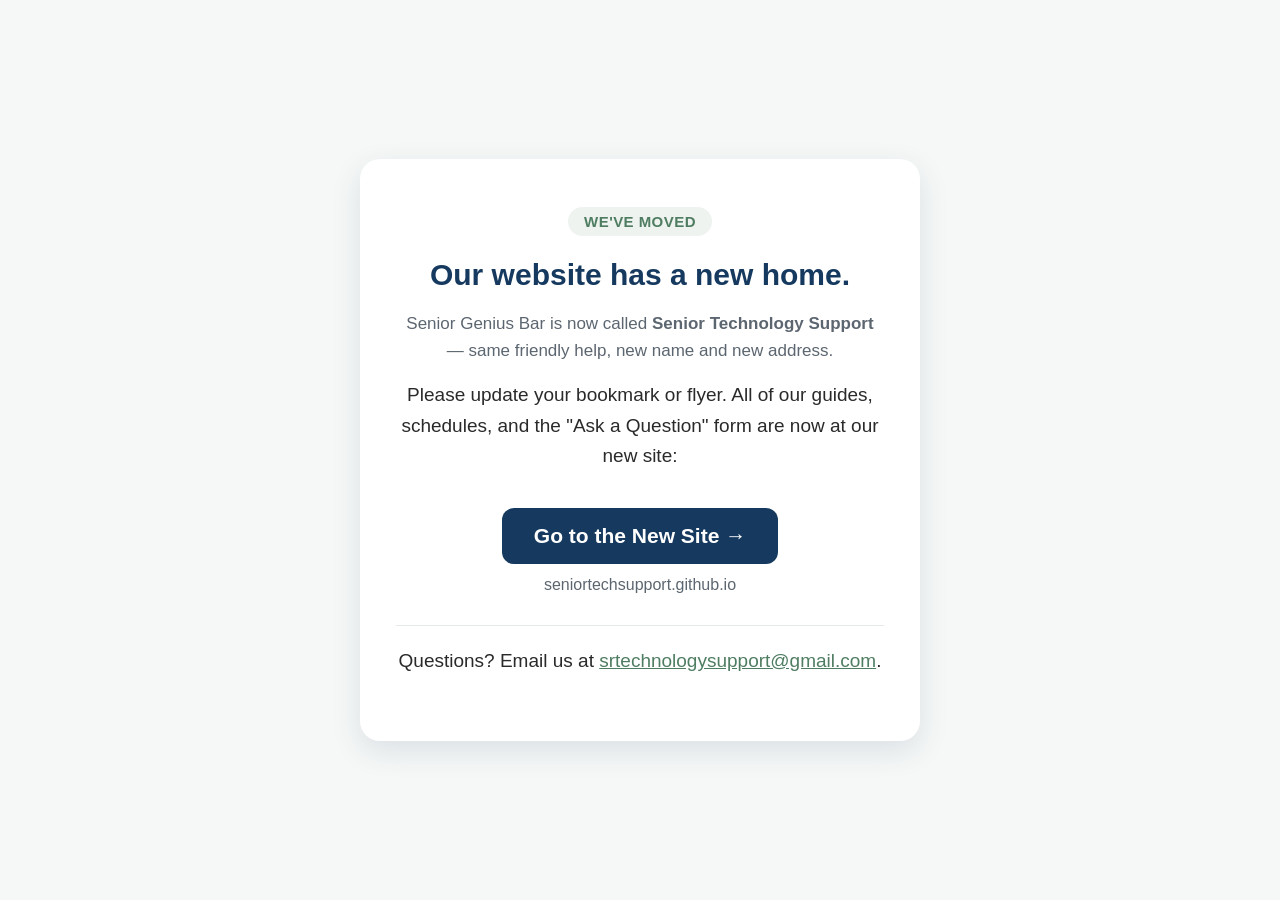
==== commit 7f3d9807: "Add files via upload" ====
--- a/index.html
+++ b/index.html
@@ -1,70 +1,108 @@
-<!doctype html><html lang="en"><head><meta charset="utf-8"><meta name="viewport" content="width=device-width,initial-scale=1">
-<title>Home | Senior Technology Support Program</title>
-<meta name="description" content="Free, friendly technology help for seniors — simple guides, email support, and practical help with phones, tablets, computers, photos, settings, and online safety.">
-<meta property="og:title" content="Senior Technology Support Program — Friendly Tech Help for Seniors">
-<meta property="og:description" content="Free, friendly technology help for seniors — simple guides for phones, tablets, texting, video calls, and online safety.">
-<meta property="og:type" content="website">
-<meta property="og:url" content="https://seniorgeniusbar.github.io/index.html">
-<meta property="og:image" content="https://seniorgeniusbar.github.io/assets/aiden.png">
+<!doctype html>
+<html lang="en">
+<head>
+<meta charset="utf-8">
+<meta name="viewport" content="width=device-width,initial-scale=1">
+<title>We've Moved | Senior Technology Support</title>
+<meta name="description" content="Senior Genius Bar has a new name and a new website: Senior Technology Support at seniortechsupport.github.io.">
 <link rel="icon" href="data:image/svg+xml,%3Csvg xmlns='http://www.w3.org/2000/svg' viewBox='0 0 64 64'%3E%3Crect width='64' height='64' rx='14' fill='%23163a5f'/%3E%3Ctext x='32' y='43' font-size='28' font-family='Arial' fill='white' text-anchor='middle' font-weight='700'%3EST%3C/text%3E%3C/svg%3E">
-<link rel="stylesheet" href="assets/style.css"></head><body>
-<a class="skip-link" href="#main-content">Skip to main content</a>
-<div class="accessibility"><strong>Text size:</strong>
-<button onclick="changeTextSize(-1)">A− Smaller</button><button onclick="changeTextSize(1)">A+ Bigger</button><button onclick="resetTextSize()">Reset</button>
-<button id="contrastToggle" onclick="toggleContrast()">High Contrast</button></div>
-<header><div class="brand"><h1>Senior Technology Support Program</h1><p>Friendly, patient technology help for older adults.</p><p class="formerly-tag">(formerly Senior Genius Bar)</p></div>
-<nav>
-<a href="index.html">Home</a><a href="about.html">About</a><a href="guides.html">Free Guides</a>
-<a href="request-help.html">Ask a Question</a><a href="resources.html">Resources</a><a href="avenue-one/index.html">Avenue One</a><a href="atria/index.html">Atria Residents</a>
-</nav></header>
-<main id="main-content">
-<div class="container"><section class="hero">
-<div><h2>Helping Seniors Feel More Confident With Technology</h2>
-<p>Simple, patient help with phones, tablets, computers, video calls, photos, settings, and online safety.</p>
-<div class="buttons"><a class="btn green" href="request-help.html">Ask a Question</a>
-<a class="btn secondary" href="guides.html">Free Tech Guides</a>
-<a class="btn secondary" href="resources.html">Resources</a></div></div>
-<div class="photo"><img src="assets/aiden.png" alt="Aiden O'Neill smiling"></div>
-</section>
-
-<section><h2 class="section-title">What You Can Find Here</h2><div class="grid">
-<a class="tile" href="guides.html"><h3>Free Tech Guides</h3><p>Simple step-by-step help for larger text, photos, Wi-Fi, passwords, accessibility, scam safety, and more.</p></a>
-<a class="tile" href="request-help.html"><h3>Ask a Question</h3><p>Have a specific technology question? Email Aiden or show him the problem with a photo or short video.</p></a>
-<a class="tile" href="about.html"><h3>Meet Aiden</h3><p>Learn a bit about who's behind Senior Technology Support Program and why it started.</p></a>
-</div></section>
-<section id="help"><h2 class="section-title">How I Can Help You</h2>
-<p style="text-align:center;max-width:720px;margin:0 auto">Technology should make your life easier, not more frustrating. I'm here to help you feel confident, stay connected, and enjoy your devices — whatever your question, big or small.</p>
-<div class="grid" style="margin-top:32px">
-<div class="tile"><svg viewBox="0 0 48 48" width="40" height="40"><rect x="4" y="8" width="26" height="18" rx="6" fill="none" stroke="#163a5f" stroke-width="2.5"/><path d="M10,26 L10,32 L17,26" fill="none" stroke="#163a5f" stroke-width="2.5" stroke-linejoin="round"/><rect x="18" y="20" width="26" height="18" rx="6" fill="#fffaf0" stroke="#d4a24a" stroke-width="2.5"/><path d="M38,38 L38,44 L31,38" fill="#fffaf0" stroke="#d4a24a" stroke-width="2.5" stroke-linejoin="round"/></svg>
-<h3>Stay Connected</h3><p>Video calls, texting, email, and contacts — share photos with family.</p></div>
-<div class="tile"><svg viewBox="0 0 48 48" width="40" height="40"><rect x="5" y="9" width="38" height="30" rx="4" fill="none" stroke="#163a5f" stroke-width="2.5"/><circle cx="16" cy="20" r="4.5" fill="#d4a24a"/><path d="M9,34 L20,22 L28,29 L34,21 L41,34 Z" fill="none" stroke="#163a5f" stroke-width="2.5" stroke-linejoin="round"/></svg>
-<h3>Photos &amp; Memories</h3><p>Find old pictures, organize albums, share memories, back up your photos.</p></div>
-<div class="tile"><svg viewBox="0 0 48 48" width="40" height="40"><path d="M4,24 C10,12 38,12 44,24 C38,36 10,36 4,24 Z" fill="none" stroke="#163a5f" stroke-width="2.5" stroke-linejoin="round"/><circle cx="24" cy="24" r="7" fill="#fffaf0" stroke="#d4a24a" stroke-width="2.5"/><circle cx="24" cy="24" r="2.4" fill="#163a5f"/></svg>
-<h3>See &amp; Hear Better</h3><p>Make text larger, screens brighter, and sound easier to hear.</p></div>
-<div class="tile"><svg viewBox="0 0 48 48" width="40" height="40"><path d="M24,4 L42,11 L42,23 C42,34 34,41 24,44 C14,41 6,34 6,23 L6,11 Z" fill="none" stroke="#163a5f" stroke-width="2.5" stroke-linejoin="round"/><rect x="18" y="23" width="12" height="10" rx="2" fill="#fffaf0" stroke="#d4a24a" stroke-width="2.2"/><path d="M20,23 L20,19 Q20,15 24,15 Q28,15 28,19 L28,23" fill="none" stroke="#d4a24a" stroke-width="2.2"/></svg>
-<h3>Stay Safe Online</h3><p>Recognize scams, avoid phishing, use strong passwords, check privacy settings.</p></div>
-</div>
-</section>
-<section><div class="shared-help-strip"><div><span class="section-kicker">Questions</span>
-<h3>Have a Specific Technology Question?</h3>
-<p>Email Aiden your question, or show him what is happening with a photo, screenshot, or short video. Basic remote help is available as Aiden's schedule allows.</p>
-</div><a class="btn green" href="request-help.html#remote-options">Ask Aiden</a></div></section>
-<section id="communities" class="inperson-footer-section">
-<div style="text-align:center"><span class="section-kicker">In Person</span></div>
-<h2 class="section-title">Community Support</h2>
-<p style="text-align:center;max-width:760px;margin:0 auto 16px">Senior Technology Support Program also offers in-person technology help for residents of participating communities.</p>
-<div class="community-bubble-links">
-<a class="community-bubble" href="avenue-one/index.html">Avenue One Residents</a>
-<a class="community-bubble" href="atria/index.html">Atria Residents</a>
-</div>
-</section>
-<section><div class="card safety"><h2>Important Safety</h2><ul>
-<li>Never send passwords, verification codes, banking details, Social Security numbers, or medical information.</li>
-<li>Senior Technology Support Program provides basic technology help, not emergency, financial, medical, or legal advice.</li>
-</ul></div></section></div>
+<style>
+  :root{
+    --navy:#163a5f;
+    --navy-dark:#102a46;
+    --sage:#6a9a7c;
+    --sage-dark:#4f7d61;
+    --text:#2a2a2a;
+    --muted:#5c6670;
+    --bg:#f6f8f7;
+  }
+  *{box-sizing:border-box}
+  body{
+    margin:0;
+    font-family:-apple-system,BlinkMacSystemFont,"Segoe UI",Roboto,Helvetica,Arial,sans-serif;
+    background:var(--bg);
+    color:var(--text);
+    display:flex;
+    min-height:100vh;
+    align-items:center;
+    justify-content:center;
+    padding:24px;
+  }
+  .card{
+    background:#fff;
+    border-radius:20px;
+    max-width:560px;
+    width:100%;
+    padding:48px 36px;
+    text-align:center;
+    box-shadow:0 10px 30px rgba(22,58,95,0.12);
+  }
+  .badge{
+    display:inline-block;
+    background:#eef3f0;
+    color:var(--sage-dark);
+    font-weight:700;
+    font-size:15px;
+    letter-spacing:.03em;
+    text-transform:uppercase;
+    padding:6px 16px;
+    border-radius:999px;
+    margin-bottom:20px;
+  }
+  h1{
+    font-size:30px;
+    line-height:1.25;
+    color:var(--navy);
+    margin:0 0 16px;
+  }
+  p{
+    font-size:19px;
+    line-height:1.6;
+    color:var(--text);
+    margin:0 0 16px;
+  }
+  .old-name{
+    color:var(--muted);
+    font-size:17px;
+  }
+  .btn{
+    display:inline-block;
+    background:var(--navy);
+    color:#fff;
+    text-decoration:none;
+    font-size:21px;
+    font-weight:700;
+    padding:16px 32px;
+    border-radius:12px;
+    margin:20px 0 8px;
+  }
+  .btn:hover,.btn:focus{background:var(--navy-dark)}
+  .url{
+    font-size:16px;
+    color:var(--muted);
+    word-break:break-word;
+  }
+  .footer-note{
+    margin-top:28px;
+    font-size:15px;
+    color:var(--muted);
+    border-top:1px solid #e4e9e6;
+    padding-top:20px;
+  }
+  .footer-note a{color:var(--sage-dark)}
+</style>
+</head>
+<body>
+<main class="card">
+  <span class="badge">We've Moved</span>
+  <h1>Our website has a new home.</h1>
+  <p class="old-name">Senior Genius Bar is now called <strong>Senior Technology Support</strong> — same friendly help, new name and new address.</p>
+  <p>Please update your bookmark or flyer. All of our guides, schedules, and the "Ask a Question" form are now at our new site:</p>
+  <a class="btn" href="https://seniortechsupport.github.io">Go to the New Site →</a>
+  <p class="url">seniortechsupport.github.io</p>
+  <div class="footer-note">
+    <p>Questions? Email us at <a href="mailto:srtechnologysupport@gmail.com">srtechnologysupport@gmail.com</a>.</p>
+  </div>
 </main>
-<footer><p><strong>Senior Technology Support Program</strong></p>
-<p>Helping seniors stay connected to the people and moments that matter most.</p>
-<p><a href="mailto:seniorgeniusbar@gmail.com">seniorgeniusbar@gmail.com</a></p></footer>
-<script src="assets/site.js"></script>
-</body></html>
+</body>
+</html>
